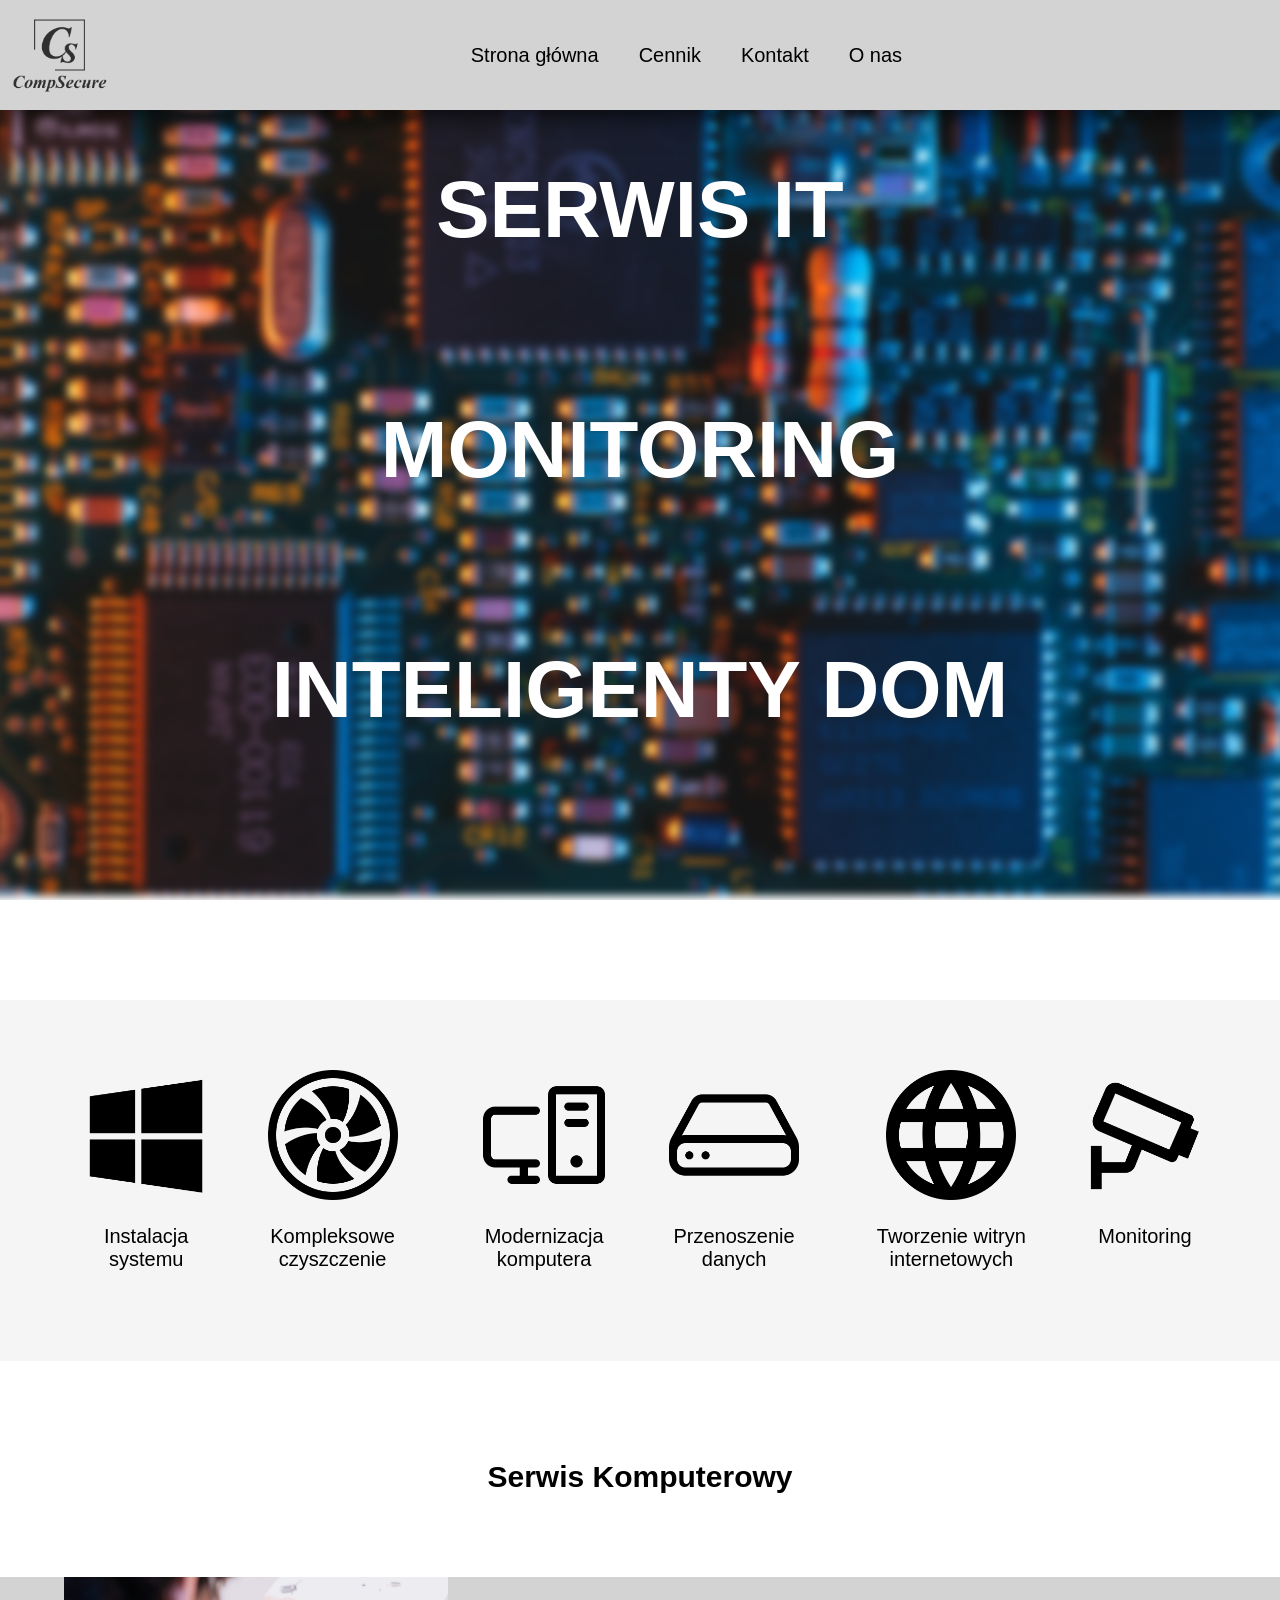
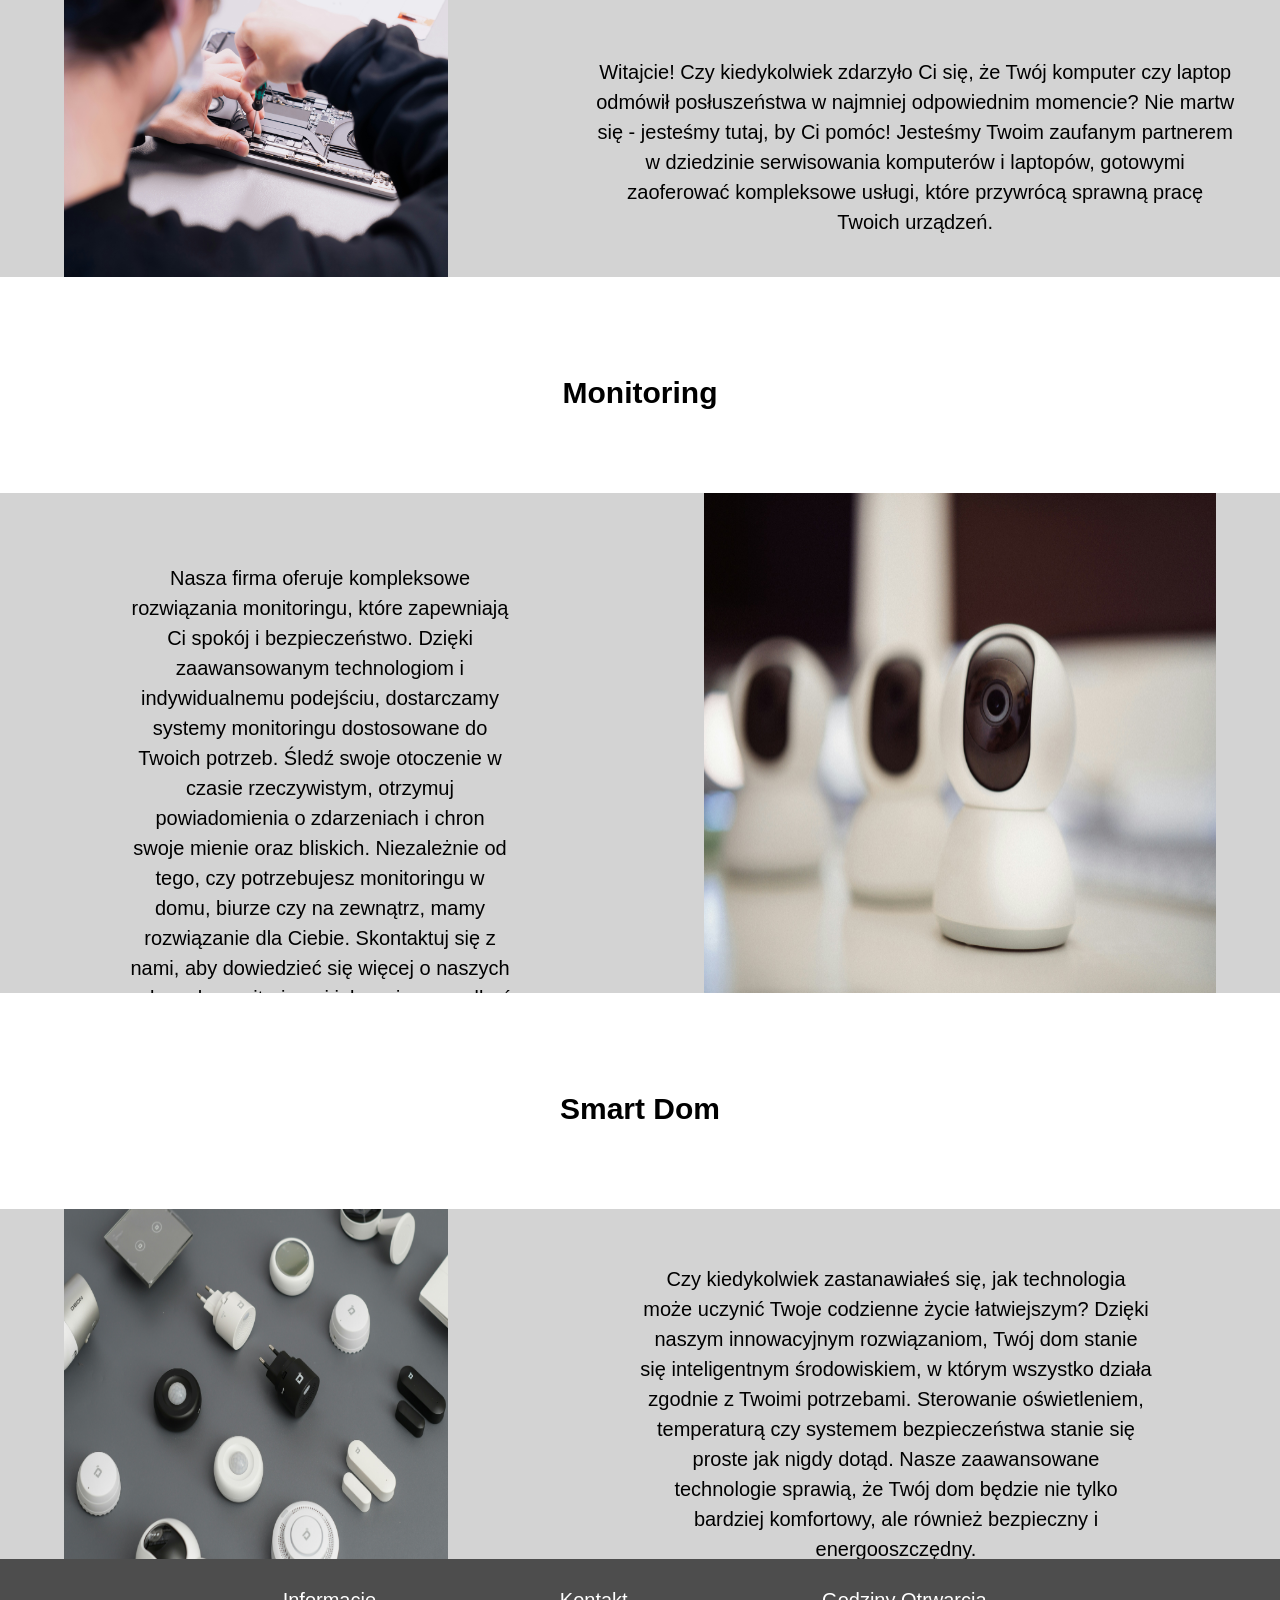
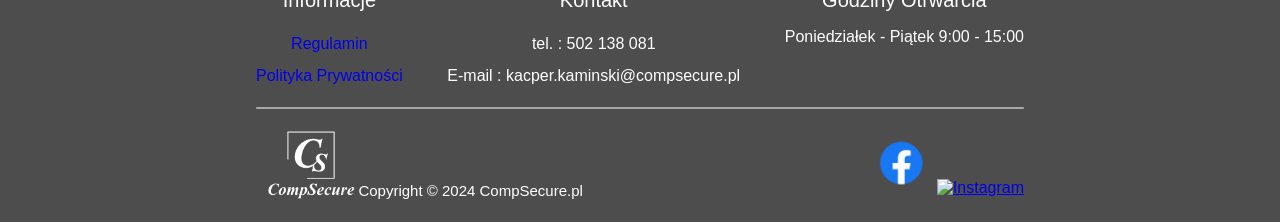
==== index.html @ 7c6b7ff5 "Add files via upload" ====
<!DOCTYPE html>
<html lang="pl">
<head>
    <meta charset="UTF-8">
    <meta name="viewport" content="width=device-width, initial-scale=1.0">
    <link rel="stylesheet" href="style.css">
	<link rel="stylesheet" href="mobile.css" media="only screen and (max-width: 600px)">
    <link rel="icon" href="images/logobialemale.png">
    <title>CompSecure</title>
</head>
<body>
    <header>
        <a href="index.html"><img id="logo" src="images/logo.png" alt="logo"></a>
        <div id="hamburger" onclick="toggleMenu()">&#9776;</div>
        <nav id="menu1">
            <ul>
                <li>
                    <a href="index.html">Strona główna</a>
                </li>
                <li class="dropdown">
                    <a class="dropbtn" href="cennik.html">Cennik</a>
                    <div class="dropdown-content">
                        <a href="cennik.html#cenniktytkomp1">Serwis Komputera</a>
                        <a href="cennik.html#cenniktytlaptop1">Serwis Lapotpa</a>
                        <a href="cennik.html#cenniktytmonitoring1">Monitoring</a>
                    </div>
                </li>
                <li><a href="kontakt.html">Kontakt</a></li>
                <li><a href="onas.html">O nas</a></li>
            </ul>
        </nav>
        <div id="mobile-menu">
            <div id="mobile-hamburger" onclick="toggleMobileMenu()">&#9776;</div>
            <nav id="mobile-nav">
                <ul>
                    <li><a href="index.html">Strona główna</a></li>
                    <li id="li1"><a href="cennik.html">Cennik</a></li>
                    <li id="li1"><a href="kontakt.html">Kontakt</a></li>
                    <li id="li1"><a href="onas.html">O nas</a></li>
                </ul>
            </nav>
        </div>
        <script>
            function toggleMobileMenu() {
            const menu = document.getElementById('mobile-nav');
            menu.classList.toggle('open');
            }
        </script>
    </header>
    <section id="glowna">
        <div class="tlo">
            <img id="obraz1" src="images/1.jpg" alt="1">
            <div class="overlaytla1">
                <a href="#serwistyt1">SERWIS IT</a>
                <a href="#monitoringtyt1">MONITORING</a>
                <a href="#smarttyt1">INTELIGENTY DOM</a>
            </div>
        </div>

        
        <section id="glowna1container">
            <div id="oferta">
                <img id="zdj" src="images/windows_icon.png" alt="windows">
                <p id="">Instalacja systemu</p>
            </div>
            <div id="oferta">
                <img id="zdj" src="images/fan_icon.png" alt="czyszczenie">
                <p id="">Kompleksowe czyszczenie</p>
            </div>
            <div id="oferta">
                <img id="zdj" src="images/pc_icon.png" alt="ulepszanie pc">
                <p id="">Modernizacja komputera</p>
            </div>
            <div id="oferta">
                <img id="zdj" src="images/hdd_icon.png" alt="dane">
                <p id="">Przenoszenie danych</p>
            </div>
            <div id="oferta">
                <img id="zdj" src="images/web_icon.png" alt="web">
                <p id="">Tworzenie witryn internetowych</p>
            </div>
            <div id="oferta">
                <img id="zdj" src="images/cctv_icon.png" alt="monitoring">
                <p id="">Monitoring</p>
            </div>
        </section>

        <p id="serwistyt1"></p>
        <div id="serwistyt">
            <p id="tyt">Serwis Komputerowy</p>
        </div>
        <section id="serwis">
            <img id="laptop" src="images/laptop.jpg" alt="laptop">
            <p id="overlayserwis">
                Witajcie! Czy kiedykolwiek zdarzyło Ci się, że Twój komputer czy laptop odmówił posłuszeństwa w najmniej odpowiednim momencie?
                Nie martw się - jesteśmy tutaj, by Ci pomóc! Jesteśmy Twoim zaufanym partnerem w dziedzinie serwisowania komputerów i laptopów,
                 gotowymi zaoferować kompleksowe usługi, które przywrócą sprawną pracę Twoich urządzeń.</p>
        </section>
        <p id="monitoringtyt1"></p>
        <div id="monitoringtyt">
            <p id="tyt">Monitoring</p>
        </div>
        <section id="monitoring">
            <img id="kamery" src="images/kamery.jpg" alt="monitoring">
            <p id="overlaymonitoring">
                Nasza firma oferuje kompleksowe rozwiązania monitoringu, które zapewniają Ci spokój i bezpieczeństwo.
                Dzięki zaawansowanym technologiom i indywidualnemu podejściu, dostarczamy systemy monitoringu dostosowane do Twoich potrzeb.
                Śledź swoje otoczenie w czasie rzeczywistym, otrzymuj powiadomienia o zdarzeniach i chron swoje mienie oraz bliskich.
                Niezależnie od tego, czy potrzebujesz monitoringu w domu, biurze czy na zewnątrz, mamy rozwiązanie dla Ciebie.
                Skontaktuj się z nami, aby dowiedzieć się więcej o naszych usługach monitoringu i jak możemy zadbać o Twoje bezpieczeństwo.</p>
        </section>
        <p id="smarttyt1"></p>
        <div id="smarttyt">
            <p id="tyt">Smart Dom</p>
        </div>
        <section id="smart">
            <img id="smartdom" src="images/smart.jpg" alt="smart home">
            <p id="overlaysmart">
                Czy kiedykolwiek zastanawiałeś się, jak technologia może uczynić Twoje codzienne życie łatwiejszym? Dzięki naszym innowacyjnym rozwiązaniom,
                Twój dom stanie się inteligentnym środowiskiem, w którym wszystko działa zgodnie z Twoimi potrzebami. Sterowanie oświetleniem,
                temperaturą czy systemem bezpieczeństwa stanie się proste jak nigdy dotąd. Nasze zaawansowane technologie sprawią,
                że Twój dom będzie nie tylko bardziej komfortowy, ale również bezpieczny i energooszczędny.</p>
        </section>  
    </section>






    <footer>
        <div class="footer1container">
            <div id="footer11">
                <p id="f1tyt">Informacje</p>
                <ul>
                    <li><a id="footer11ahref" href="regulamin.html">Regulamin</a></li>
                    <li><a id="footer11ahref" href="polityka.html">Polityka Prywatności</a></li>
                </ul>  
            </div>
            <div id="footer12">
                <p id="f1tyt">Kontakt</p>
                <ul>
                    <li><p id="footer11p">tel. : 502 138 081</p></li>
                    <li><p id="footer11p">E-mail : kacper.kaminski@compsecure.pl</p></li>
                </ul>
            </div>
            <div id="footer13">
                <p id="f1tyt">Godziny Otrwarcia</p>
                <p >Poniedziałek - Piątek 9:00 - 15:00</p>
            </div>
        </div>
        <div id="liniafooter"></div>
        <div class="footer2container">
            <div>
                <a href="index.html"><img id="logofooter" src="images/logobiale.png" alt="logo"></a>
            </div>
            <div id="copyrightfooter">
                <p>Copyright © 2024 CompSecure.pl</p>
            </div>
            <div id="socialfooter">
                <a href="https://www.facebook.com/CompAndSecure/"><img id="fb" src="images/fb.png" alt="Facebook"></a>
                <a href="https://www.instagram.com/comp.secure/"><img id="insta" src="images/insta.png" alt="Instagram"></a>
            </div>
        </div>
    </footer>





    <button id="backToTop" onclick="scrollToTop()"><img id="backtoup" src="images/backtoup.png" alt="backToTop"></button>
    <script src="script.js"></script>
</body>
</html>
---- style.css ----
body {
    margin: 0px;
    padding: 0px;
    box-sizing: border-box;
    min-height: 100vh;
    display: flex;
    flex-direction: column;
    overflow-x: hidden;
    font-family: Verdana, Geneva, Tahoma, sans-serif;
}
header {
    display: flex;
    justify-content: space-between;
    align-items: center;
    background-color: lightgrey;
    color:black;
    position: fixed;
    top: 0;
    width: 100%;
    height: 110px;
    z-index: 1000;
    box-shadow: black 0px 0px 30px 0px;
    transition: height 0.3s ease, font-size 0.3s ease;
    font-weight: 550;
}
#cennik {
    margin-top: 120px;
    margin-left: 15%;
    margin-right: 15%;
    margin-bottom: 0;
}
#cennik2 {
    position: relative;
    background-color: lightgray;
    margin-bottom: 50px;
    margin-left: 22%;
    margin-right: 22%;
    margin-top: 0;
    border-radius: 60px;
    box-shadow: gray 0px 0px 10px 0px;
    opacity: 1;
    transition: opacity 0.5s ease;
}
#close-button {
    position: absolute;
    top: 30px;
    right: 30px;
    background-color: transparent;
    border: none;
    font-family: Arial, Helvetica, sans-serif;
    font-size: 20px;
    font-weight: 900;
    cursor: pointer;
}
#regulamin {
    display: block;
    margin-top: 200px;
    text-align: left;
    margin-left: 15%;
    margin-bottom: 100px; 
}
#tytul {
    margin: 0;
    margin-bottom: 20px;
    padding: 0;
    font-size: larger;
}
#paragraf {
    margin: 5px;
    padding: 0;
    font-weight: 700;
}
#numer {
    margin: 0;
    margin-left: 10px;
    padding: 0;
}
#minus {
    margin: 0;
    margin-left: 15px;
    padding: 0;
}
#monitoringcennik {
    margin: 50px;
    margin-left: 20%;
    margin-right: 20%;
}
#monitoringcennik2 {
    margin: 20px;
    margin-left: 10%;
    margin-right: 10%;
    text-align: center;
    font-size: 15px;
}
#data {
    margin: 0;
    padding: 0;
    text-align: right;
    margin-right: 15%;
    font-size: smaller;
    font-style: italic;
}
#logo {
    width: 17%;
    height: auto;
    position: relative;
    left: 10%;
}
#hamburger {
    display: none;
    font-size: 30px;
    cursor: pointer;
}
#menu1 {
    display: flex;
}
#mobile-menu {
    display: none;
}
nav ul {
    display: flex;
    list-style: none;
    position: relative;
    right: 70%;
}
nav li {
    margin: 10px;
    padding: 10px;
    transition: background-color 0.3s, border-color 0.3s;
    position: relative;
}
nav li:hover {
    
    transition: background-color 0.3s, border-color 0.3s;
}
nav a {
    color: black;
    text-decoration: none;
    font-size: 20px;
    transition: color 0.3s;
    font-weight: 400;
}
nav ul li a:hover {
    color: grey;
    
}
.dropdown-content {
    display: none; /* Ukryj zawartość rozwijanego menu */
    position: absolute;
    background-color: #f9f9f9;
    min-width: 160px;
    box-shadow: 0px 8px 16px 0px rgba(0,0,0,0.2);
    z-index: 1;
    top: 100%; /* Ustaw pozycję względem elementu li */
    left: 0;
}
.dropdown-content a {
    padding: 12px 16px;
    text-decoration: none;
    display: block;
    color: black;
    transition: background-color 0.3s;
}

.dropdown-content a:hover {
    background-color: lightgray;
    color: black;
}

.dropdown:hover .dropdown-content {
    display: block; /* Pokaż zawartość rozwijanego menu przy najechaniu */
}
#obraz1 {
    display: block;
    transform: scale(1.1);
    width: 100%;
    height: auto;
    filter: blur(4px);
    
}
.tlo {
    position: relative;
    overflow: hidden;
    width: 100%;
    height: 900px;
}
.overlaytla1{ 
    position: absolute;
    top: 50%;
    left: 50%;
    transform: translate(-50%, -50%);
    text-align: center;
    color: white;
}
.overlaytla1 a {
    font-size: 80px;
    line-height: 3;
    white-space: nowrap;
    color: white;
    text-decoration: none;
    font-weight: 700;
    transition: color 0.3s;
}
.overlaytla1 a:hover {
    color: rgb(160, 160, 160);
    transition: color 0.3s;
}
.overlaytla1 a:checked {
    color: white;
}
#serwistyt {
    display: flex;
    width: 100%;
    height: 200px;
    background-color: white;
    justify-content: center;
    align-items: center;
}
#tyt {
    font-size: 30px;
    margin: 0;
    font-weight: 700;
}
#serwis {
    position: relative;
    overflow: hidden;
    height: 300px;
    width: 100%;
    background-color: lightgrey;
}
#laptop {
    position: relative;
    overflow: hidden;
    width: 30%;
    height: 100%;
    margin-left: 5%;
}
#overlayserwis{ 
    position: absolute;
    top: 50%;
    left: 50%;
    transform: translate(-7%, -50%);
    font-size: 20px;
    line-height: 1.5;
    text-align: center;

}
#monitoringtyt {
    display: flex;
    width: 100%;
    height: 200px;
    background-color: white;
    justify-content: center;
    align-items: center;
}

#monitoring {
    position: relative;
    overflow: hidden;
    height: 500px;
    width: 100%;
    background-color: lightgray;
}
#kamery {
    position: relative;
    overflow: hidden;
    width: 40%;
    height: 100%;
    float: right;
    margin-right: 5%;
}
#overlaymonitoring{ 
    position: absolute;
    top: 10%;
    left: 10%;
    right: 60%;
    font-size: 20px;
    line-height: 1.5;
    text-align: center;
}
#smarttyt {
    display: flex;
    width: 100%;
    height: 200px;
    background-color: white;
    justify-content: center;
    align-items: center;
}
#smart {
    position: relative;
    overflow: hidden;
    height: 350px;
    width: 100%;
    background-color: lightgrey;
}
#smartdom {
    position: relative;
    overflow: hidden;
    width: 30%;
    height: 100%;
    margin-left: 5%;
}
#overlaysmart{ 
    position: absolute;
    top: 10%;
    left: 50%;
    right: 10%;
    font-size: 20px;
    line-height: 1.5;
    text-align: center;
}
table {
    width: 100%;
    border-collapse: collapse;
    
}

th, td {
    border: 1px solid lightgrey;
    border-left: 1px solid transparent;
    border-right: 1px solid transparent;
    padding: 15px;
    text-align: left;
}

th {
    background-color: black;
    color: white;
    font-weight: 600;
}
#cenniktyt {
    font-size: 50px;
    font-weight: 700;
}
#cenniktytkomp {
    font-size: 30px;
    font-weight: 700;

    margin-top: 85px;
    margin-bottom: 40px;
}
#cenniktytlaptop {
    font-size: 30px;
    font-weight: 700;
    height: 80px;
    margin-top: 85px;
    margin-bottom: 0px;
}
#cenniktytmonitoring {
    font-size: 30px;
    font-weight: 700;
    height: 80px;
    margin-top: 85px;
    margin-bottom: 0px;
}
#cenniktyt2 {
    font-size: 20px;
    font-weight: 700;
    text-align: center;
}
footer {
    background-color: rgb(77, 77, 77);
    text-align: center;
    margin-top: auto;
    height: auto;
    color: white;
    position: relative;
}
.footer1container {
    display: flex;
    justify-content: space-between;
    margin-left: 20%;
    margin-right: 20%;
    text-align: center;
}
#f1tyt {
    font-size: 20px;
    margin: 0;
    margin-top: 30px;
    font-weight: 500;
}
#footer11 ul {
    list-style: none;
    padding: 0;
}
#footer11ahref {
    text-decoration: none;
    line-height: 2;
    margin: 0;
    padding: 0;
}
#footer11ahref:visited {
    color: blue;
}
#footer11p {
    text-decoration: none;
    line-height: 2;
    margin: 0;
    padding: 0;
}
#footer12 ul {
    list-style: none;
    padding: 0;
}
#liniafooter {
    margin-left: 20%;
    margin-right: 20%;
    position: relative;
    height: 0;
}
#liniafooter::before {
    content: '';
    position: absolute;
    top: 50%;
    left: 0;
    right: 0;
    height: 1px;
    background-color: white;
    border-radius: 5px;
    transform: translateY(-50%);
}
.footer2container {
    display: flex;
    align-items: center;
    justify-content: space-between;
    margin-left: 20%;
    margin-right: 20%;
}
#logofooter {
    width: 110px;
    height: 110px;
}
#copyrightfooter {
    position: absolute;
    left: 28%;
    bottom: 3%;
    font-size: 15px;
}
#fb {
    height: 60px;
    width: 60px;
}
#insta {
    height: 60px;
    width: 60px;
}
#backToTop {
    position: fixed;
    bottom: 20px;
    right: 20px;
    padding: 8px 8px;
    background-color: whitesmoke;
    color: white;
    border: none;
    border-radius: 20px;
    cursor: pointer;
    opacity: 0;
    transition: opacity 0.5s ease, background-color 0.3s ease;
    visibility: hidden;
    box-shadow: rgb(97, 97, 97) 0px 0px 3px 0px;
}
#backtoup {
    width: 35px;
}

#backToTop:hover {
    background-color: rgb(207, 207, 207);
}

#backToTop.show {
    opacity: 1;
    visibility: visible;
}
#contactForm {
    display: flex;
    flex-direction: column;
    align-items: center;
    width: 100%;
    max-width: 500px;
    margin: 0 auto;
    padding: 20px;
    font-size: 27px;
    margin-bottom: 100px;

}

#contactFormHeader {
    text-align: center;
    margin-bottom: 40px;
}

#contactForm label {
    display: block;
    margin-bottom: 5px;
    font-weight: bold;
}

#contactFormName,
#contactFormEmail,
#contactFormMessage {
    width: 100%;
    padding: 10px;
    margin-bottom: 10px;
    background-color: #f0f0f0;
    border: none;
    font-family: Verdana, Geneva, Tahoma, sans-serif;
}

#contactFormName:focus,
#contactFormEmail:focus,
#contactFormMessage:focus {
    outline: none;
}

#contactFormMessage {
    height: 100px;
}
#contactFormSubmit {
    display: block;
    width: 100px;
    padding: 10px;
    background-color: #007BFF;
    color: white;
    border: none;
    cursor: pointer;
}

#contactFormSubmit:hover {
    background-color: #0056b3;
}

#popupOverlay {
    position: fixed;
    top: 0;
    left: 0;
    width: 100%;
    height: 100%;
    background-color: rgba(0, 0, 0, 0.7);
    z-index: 1000;
    display: flex;
    justify-content: center;
    align-items: center;
}

#popupMessage {
    position: fixed;
    top: 50%;
    left: 50%;
    transform: translate(-50%, -50%);
    background-color: white;
    padding: 30px;
    border-radius: 10px;
    z-index: 1001;
    display: flex;
    flex-direction: column;
    align-items: center;
}

#popupContent {
    text-align: center;
}

#popupClose {
    position: absolute;
    top: 10px;
    right: 10px;
    font-size: 24px;
    cursor: pointer;
}

#kontaktcontainer {
    display: flex;
    height: 300px;
    margin-top: 150px;
    justify-content: center;
    text-align: center;
    background-color: lightgray;
}

#kontaktdane {
    position: relative;
    right: 10%;
    top: 15%;
}

#kontaktgodz {
    position: relative;
    left: 10%;
    top: 15%;
}

#kontaktdanetyt {
    font-size: 27px;
}

#kontaktdane1 {
    font-size: 20px;
}

#glowna1container {
    display: flex;
    justify-content: space-between;
    padding: 70px;
    text-align: center;
    background-color: whitesmoke;
    margin-top: 100px;
    font-size: 20px;
}

#zdj {
    width: 130px;
}

#onascontainer1 {
    margin-top: 150px;
}

#onaszdj1 {
    width: 700px;
    margin-left: 5%;
}

#onaszdj2 {
    width: 700px;
    height: 500px;
    margin-right: 5%;
}

#onas2 {
    display: flex;
    text-align: center;
    margin-bottom: 100px;
    background-color: lightgrey;
}

#onas1 {
    text-align: center;
    margin-left: 20%;
    margin-right: 20%;
    margin-bottom: 100px;
    font-size: 20px;
}

#onastekst {
    margin-left: 10%;
    margin-right: 10%;
    font-size: 20px;
    margin-top: 150px;
}

#onastekst2 {
    margin-left: 10%;
    margin-right: 10%;
    font-size: 20px;
    margin-top: 150px;
}

#onastyt {
    font-size: 30px;
    font-weight: 700;
}
---- mobile.css ----
@media (max-width: 600px) {
    /* Ukryj stare menu na urządzeniach mobilnych */
#menu1 {
    display: none;
}
#logo {
    width: 100px;
}

/* Nowe mobilne menu */
#mobile-menu {
    display: block;
    width: 100%;
}

#mobile-hamburger {
    display: block;
    /*left: 50%;*/
    font-size: 30px;
    cursor: pointer;
    padding: 10px;
    background-color: lightgray;
    text-align: center;
    position: fixed;
    top: 10px;
    right: 10px;
    z-index: 10001;
}

#mobile-hamburger.open {
    background-color: lightgray;
}

#mobile-nav {
    display: none;
    flex-direction: column;
    width: 100%;
    height: 450px;
    text-align: center;
    background-color: transparent;
    color: black;
}

#mobile-nav.open {
    display: flex;
}

#mobile-nav ul {
    display: flex;
    left: 0px;
    top: 34%;
    flex-direction: column;
    list-style: none;
    padding: 0;
    margin: 0;
    width: 100%;
    align-items: center;
    margin-top: 100px;
}

#li1 {
    border-top: 1px solid lightgray;
}
#mobile-nav li {
    width: 100%;
    margin: 0;
    padding: 0;
    background-color: grey;
}

#mobile-nav a {
    display: block;
    width: 100%;
    color: black;
    text-decoration: none;
    font-size: 18px;
    padding: 10px 0;
    transition: color 0.3s, background-color 0.3s;
}

#mobile-nav a:hover {
    color: white;
    background-color: gray;

} 
    .tlo {
        height: auto;
        margin-top: 100px;
    }

    .overlaytla1 a {
        font-size: 40px;
        line-height: 2;
    }

    #serwistyt, #monitoringtyt, #smarttyt {
        height: 150px;
    }

    #tyt {
        font-size: 24px;
    }

    #serwis, #monitoring, #smart {
        height: auto;
    }

    #smartdom {
        position: relative;
        overflow: hidden;
        width: 90%;
        height: 100%;
        margin-top: 5px;
        margin-bottom: 280px;
    }

    #kamery {
        position: relative;
        overflow: hidden;
        width: 90%;
        height: 100%;
        margin-top: 5px;
        margin-bottom: 350px;
    }

    #laptop {
        position: relative;
        overflow: hidden;
        width: 90%;
        height: 100%;
        margin-top: 5px;
        margin-bottom: 200px;
    }
    #overlayserwis {
        top: 55%;
        left: 10%;
        right: 10%;
        font-size: 16px;
        line-height: 1.2;
        transform: translate(0, 0);
        text-align: justify;
    }
    #overlaymonitoring {
        top: 45%;
        left: 10%;
        right: 10%;
        font-size: 16px;
        line-height: 1.2;
        transform: translate(0, 0);
        text-align: justify;
    }
    #overlaysmart {
        top: 50%;
        left: 10%;
        right: 10%;
        font-size: 16px;
        line-height: 1.2;
        transform: translate(0, 0);
        text-align: justify;
    }

    #cennik, #cennik2, #monitoringcennik, #monitoringcennik2 {
        margin-left: 5%;
        margin-right: 5%;
    }

    #paragraf, #numer, #minus {
        font-size: 14px;
    }

    #data {
        text-align: left;
        margin-right: 0;
    }

    table {
        font-size: 14px;
    }

    #cenniktyt, #cenniktytkomp, #cenniktytlaptop, #cenniktytmonitoring {
        font-size: 24px;
    }

    .footer1container, .footer2container {
        flex-direction: column;
        align-items: center;
        margin-left: 5%;
        margin-right: 5%;
    }

    #footer11ahref, #footer11p {
        font-size: 18px;
    }

    #contactForm {
        font-size: 18px;
        width: 300px;
    }
    #kontaktcontainer {
        flex-direction: column;
    }

    #kontaktdane, #kontaktgodz {
        position: static;
        top: 0;
        right: 0;
        left: 0;
    }

    #kontaktdanetyt, #kontaktdane1 {
        font-size: 18px;
    }

    #glowna1container, #onas1, #onas2 {
        flex-direction: column;
        align-items: center;
        padding: 20px;
    }

    #onaszdj1, #onaszdj2 {
        width: 80%;
        margin: 10px auto;
        margin-bottom: 10px;
    }

    #onastekst, #onastekst2 {
        margin: 0;
        font-size: 16px;
    }

    #onastyt {
        font-size: 24px;
    }
    #copyrightfooter {
        position: absolute;
        left: 23%;
        bottom: 8%;
        font-size: 15px;
    }
    #regulamin {
        display: block;
        margin-top: 200px;
        text-align: left;
        margin-left: 5%;
        margin-right: 5%;
        margin-bottom: 100px; 
    }
    #onas1 {
        text-align: center;
        margin-left: 5%;
        margin-right: 5%;
        margin-bottom: 100px;
        font-size: 20px;
    }
    #cenniktyt2 {
        font-size: 20px;
        font-weight: 700;
        text-align: center;
        margin-left: 20%;
        margin-right: 20%;
    }
}
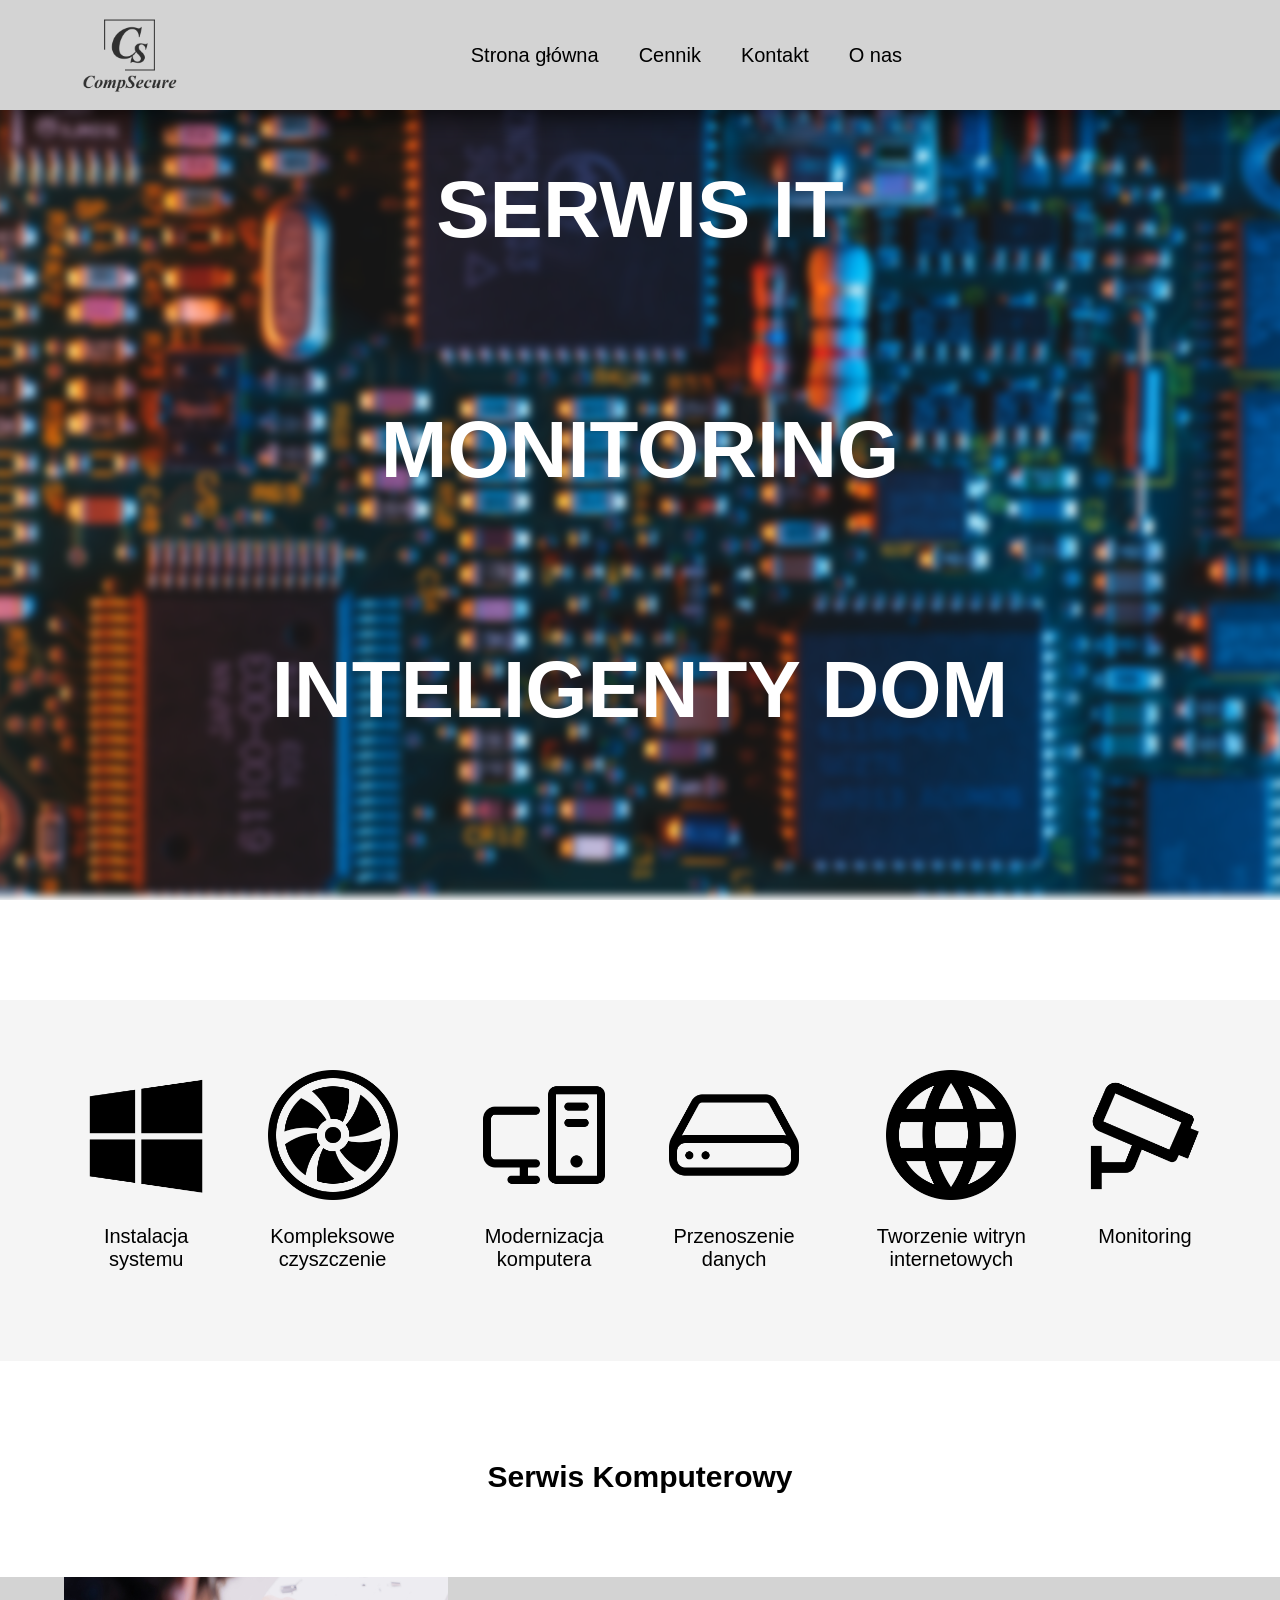
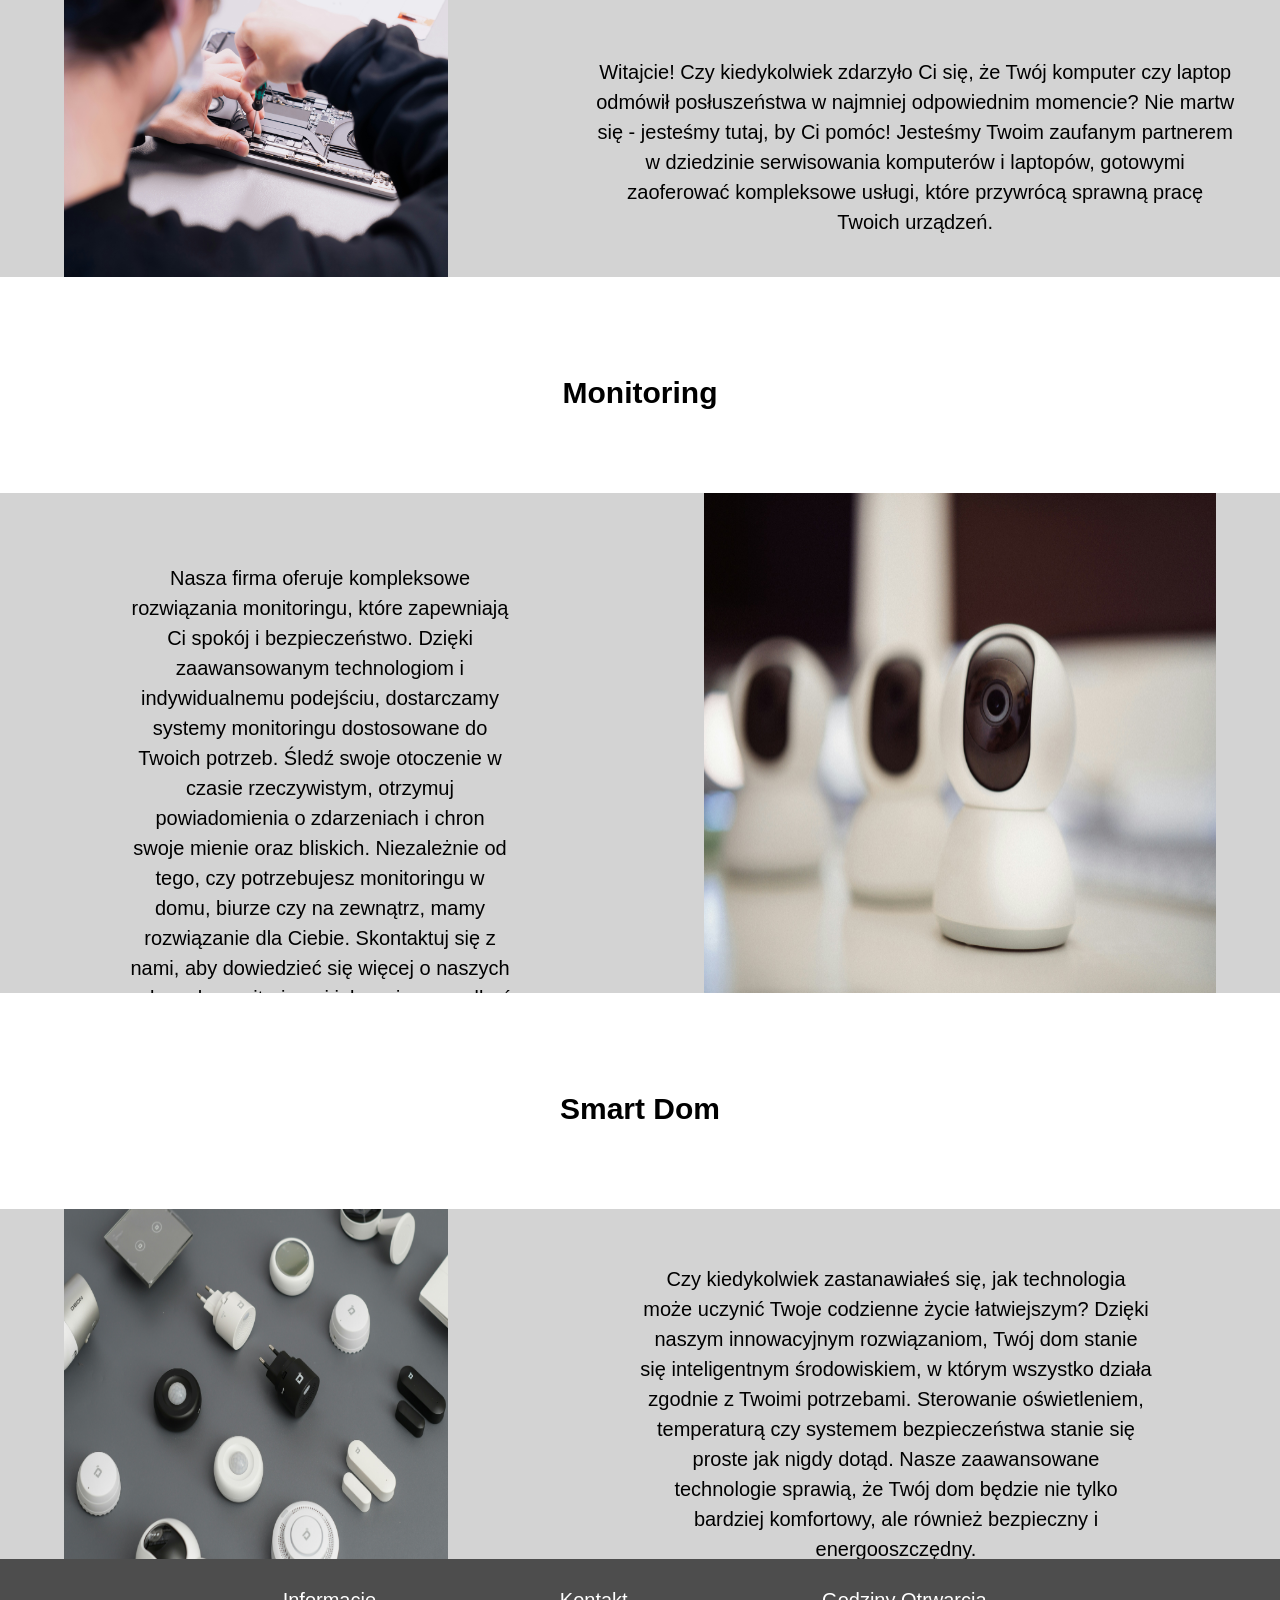
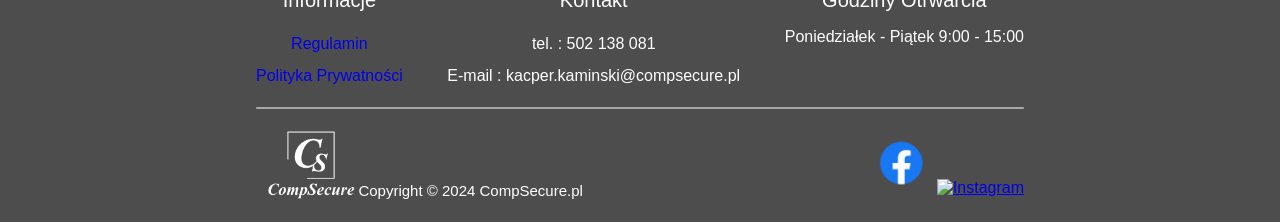
==== commit 2b835e9d: "Update index.html" ====
--- a/index.html
+++ b/index.html
@@ -6,7 +6,7 @@
     <link rel="stylesheet" href="style.css">
 	<link rel="stylesheet" href="mobile.css" media="only screen and (max-width: 600px)">
     <link rel="icon" href="images/logobialemale.png">
-    <title>CompSecure</title>
+    <title>CompSecuretest</title>
 </head>
 <body>
     <header>
@@ -171,4 +171,4 @@
     <button id="backToTop" onclick="scrollToTop()"><img id="backtoup" src="images/backtoup.png" alt="backToTop"></button>
     <script src="script.js"></script>
 </body>
-</html>+</html>
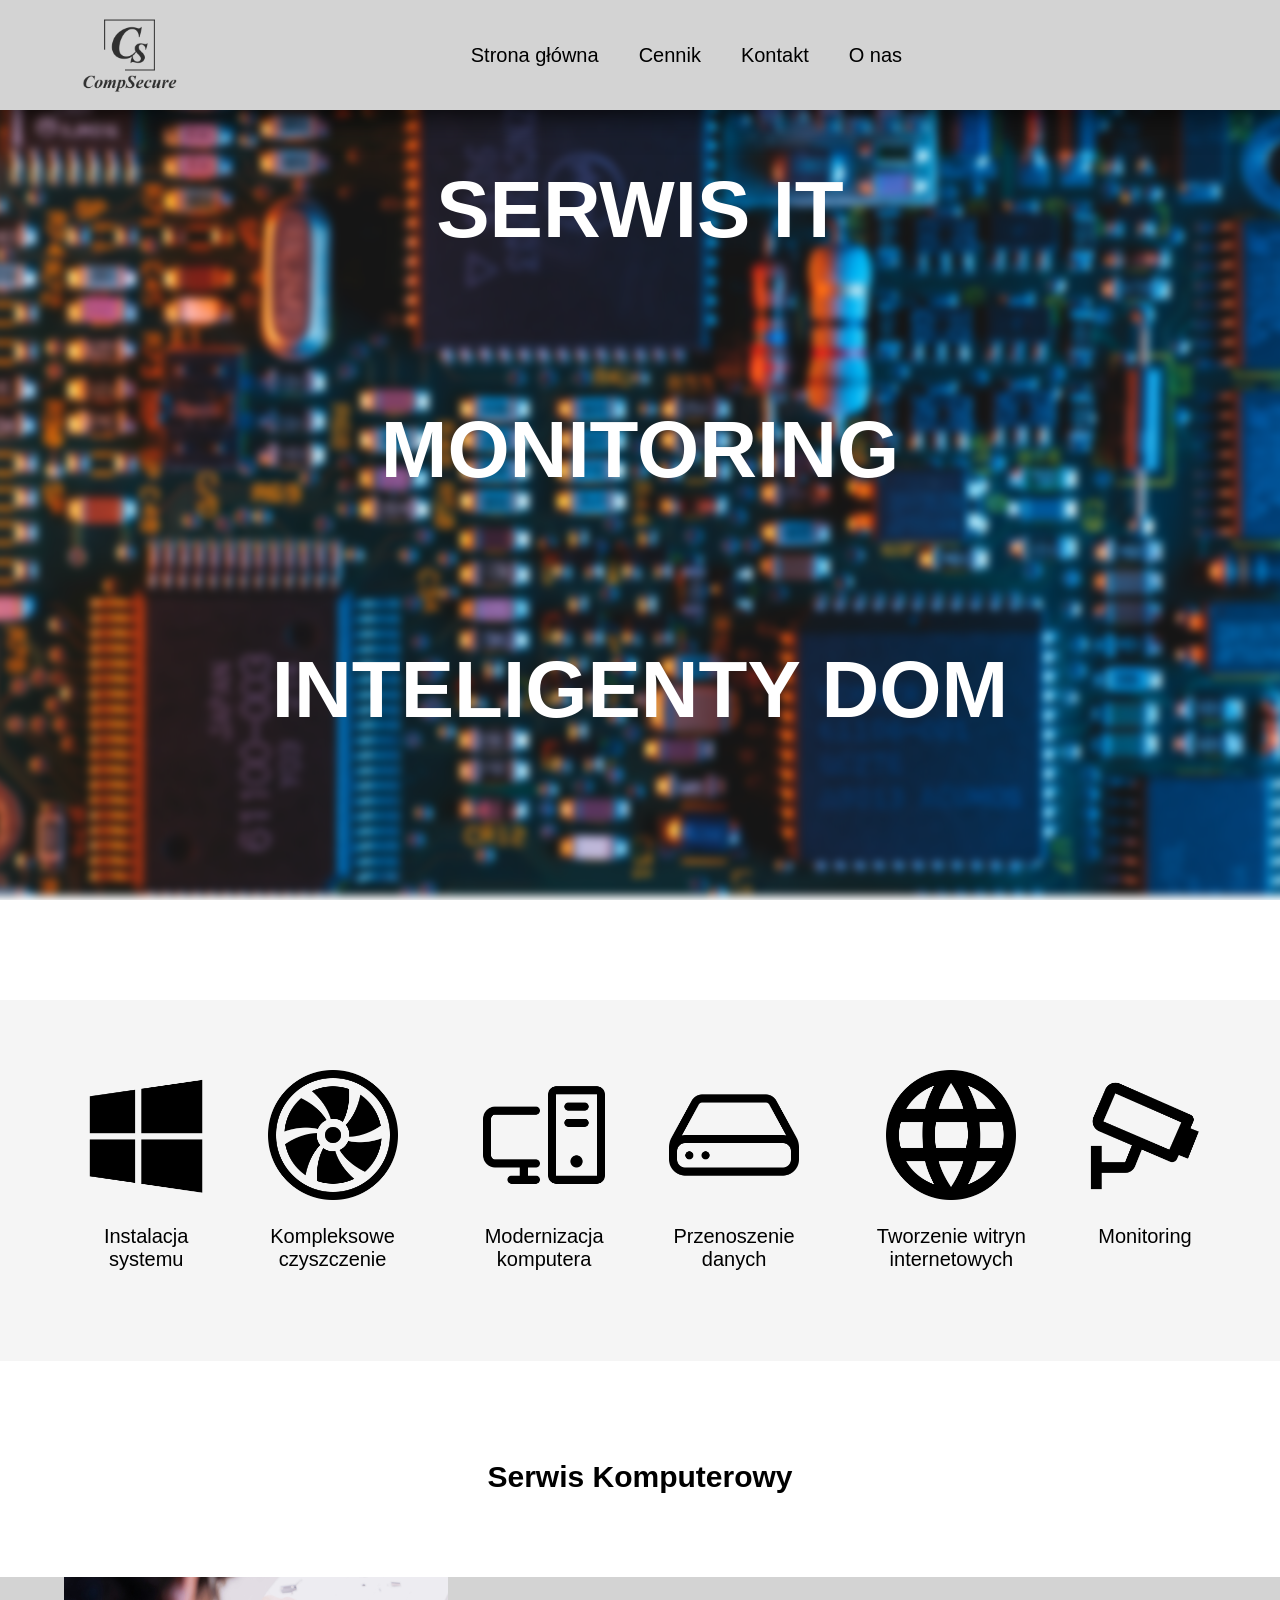
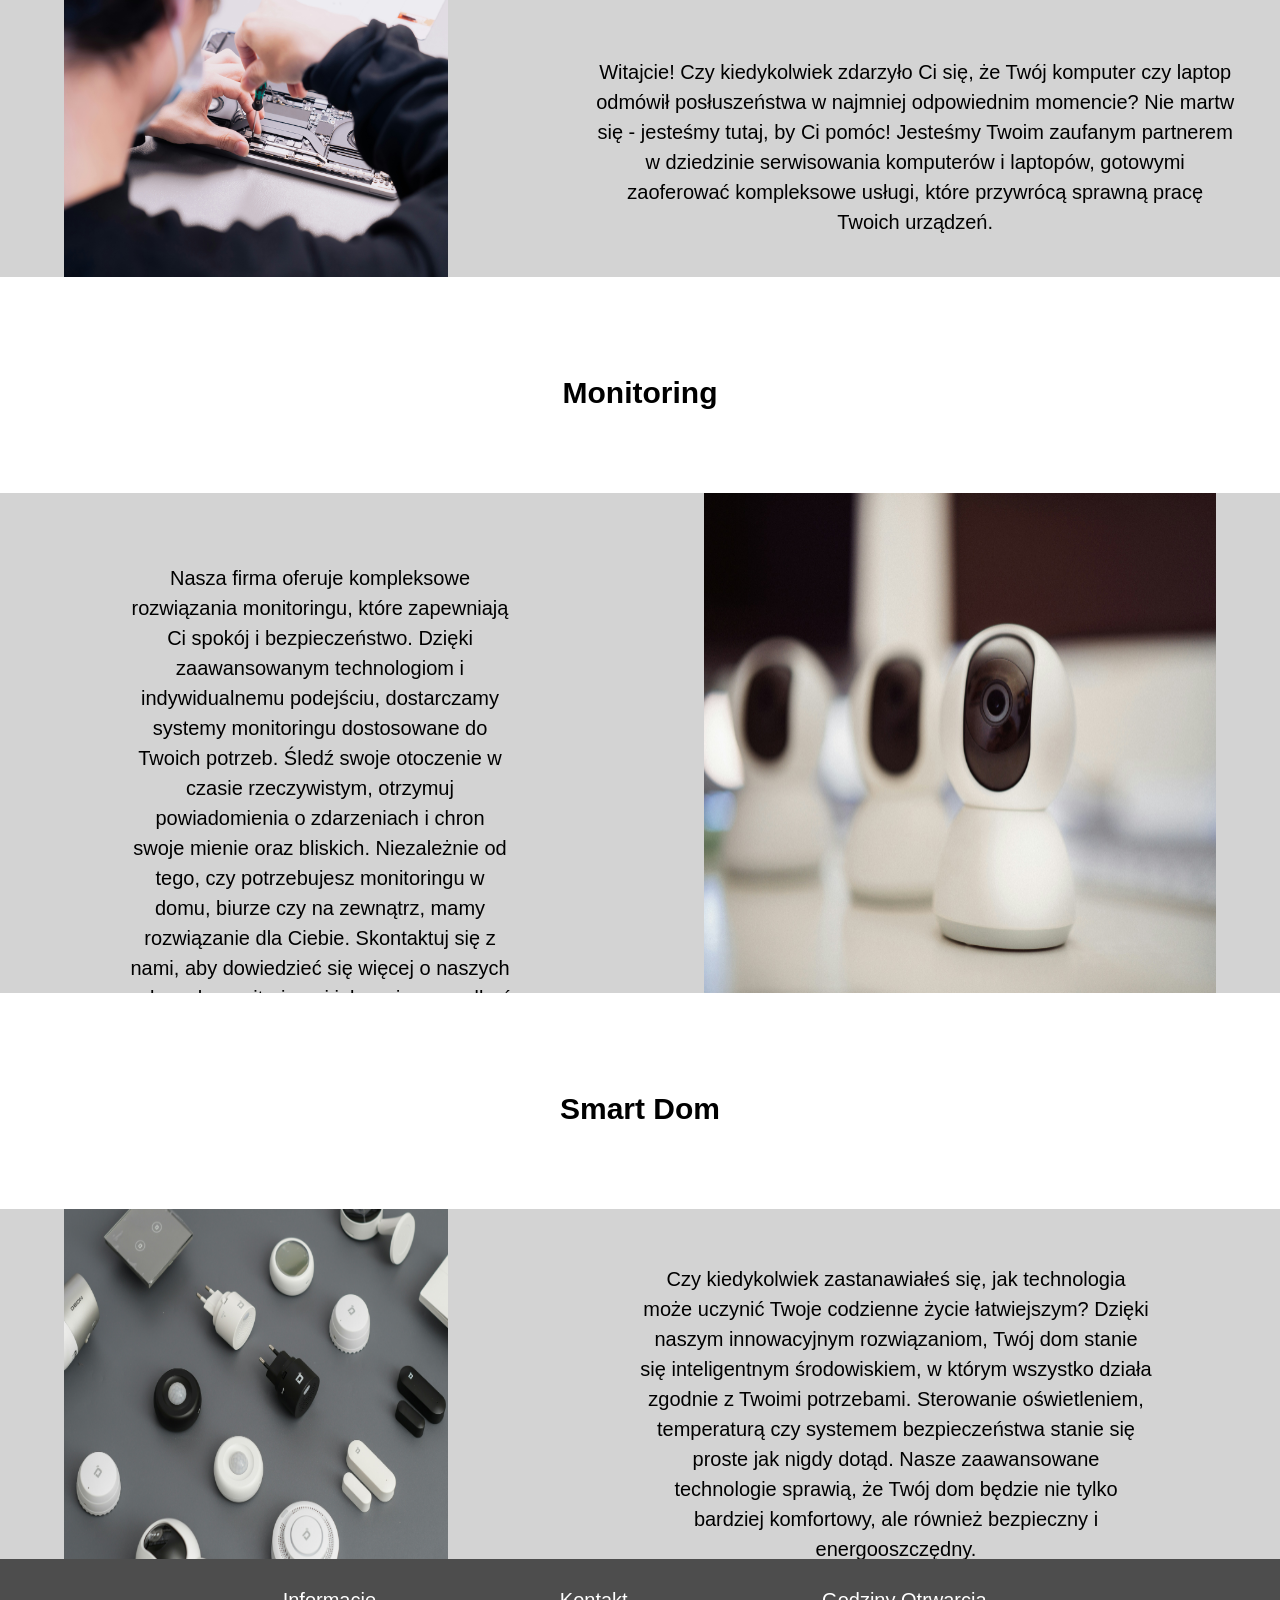
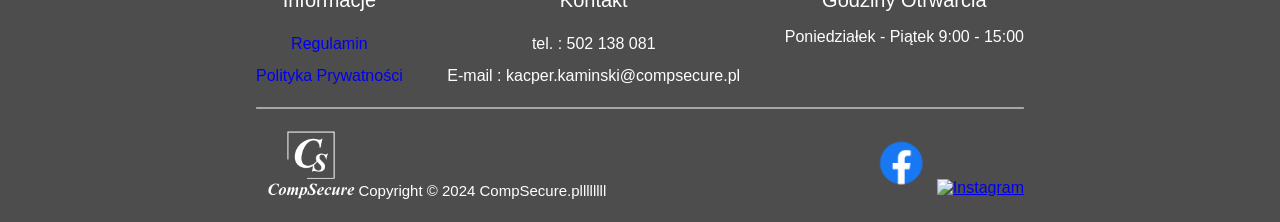
==== commit b45d761e: "Update index.html" ====
--- a/index.html
+++ b/index.html
@@ -6,7 +6,7 @@
     <link rel="stylesheet" href="style.css">
 	<link rel="stylesheet" href="mobile.css" media="only screen and (max-width: 600px)">
     <link rel="icon" href="images/logobialemale.png">
-    <title>CompSecuretest</title>
+    <title>CompSecure</title>
 </head>
 <body>
     <header>
@@ -155,7 +155,7 @@
                 <a href="index.html"><img id="logofooter" src="images/logobiale.png" alt="logo"></a>
             </div>
             <div id="copyrightfooter">
-                <p>Copyright © 2024 CompSecure.pl</p>
+                <p>Copyright © 2024 CompSecure.pllllllll</p>
             </div>
             <div id="socialfooter">
                 <a href="https://www.facebook.com/CompAndSecure/"><img id="fb" src="images/fb.png" alt="Facebook"></a>
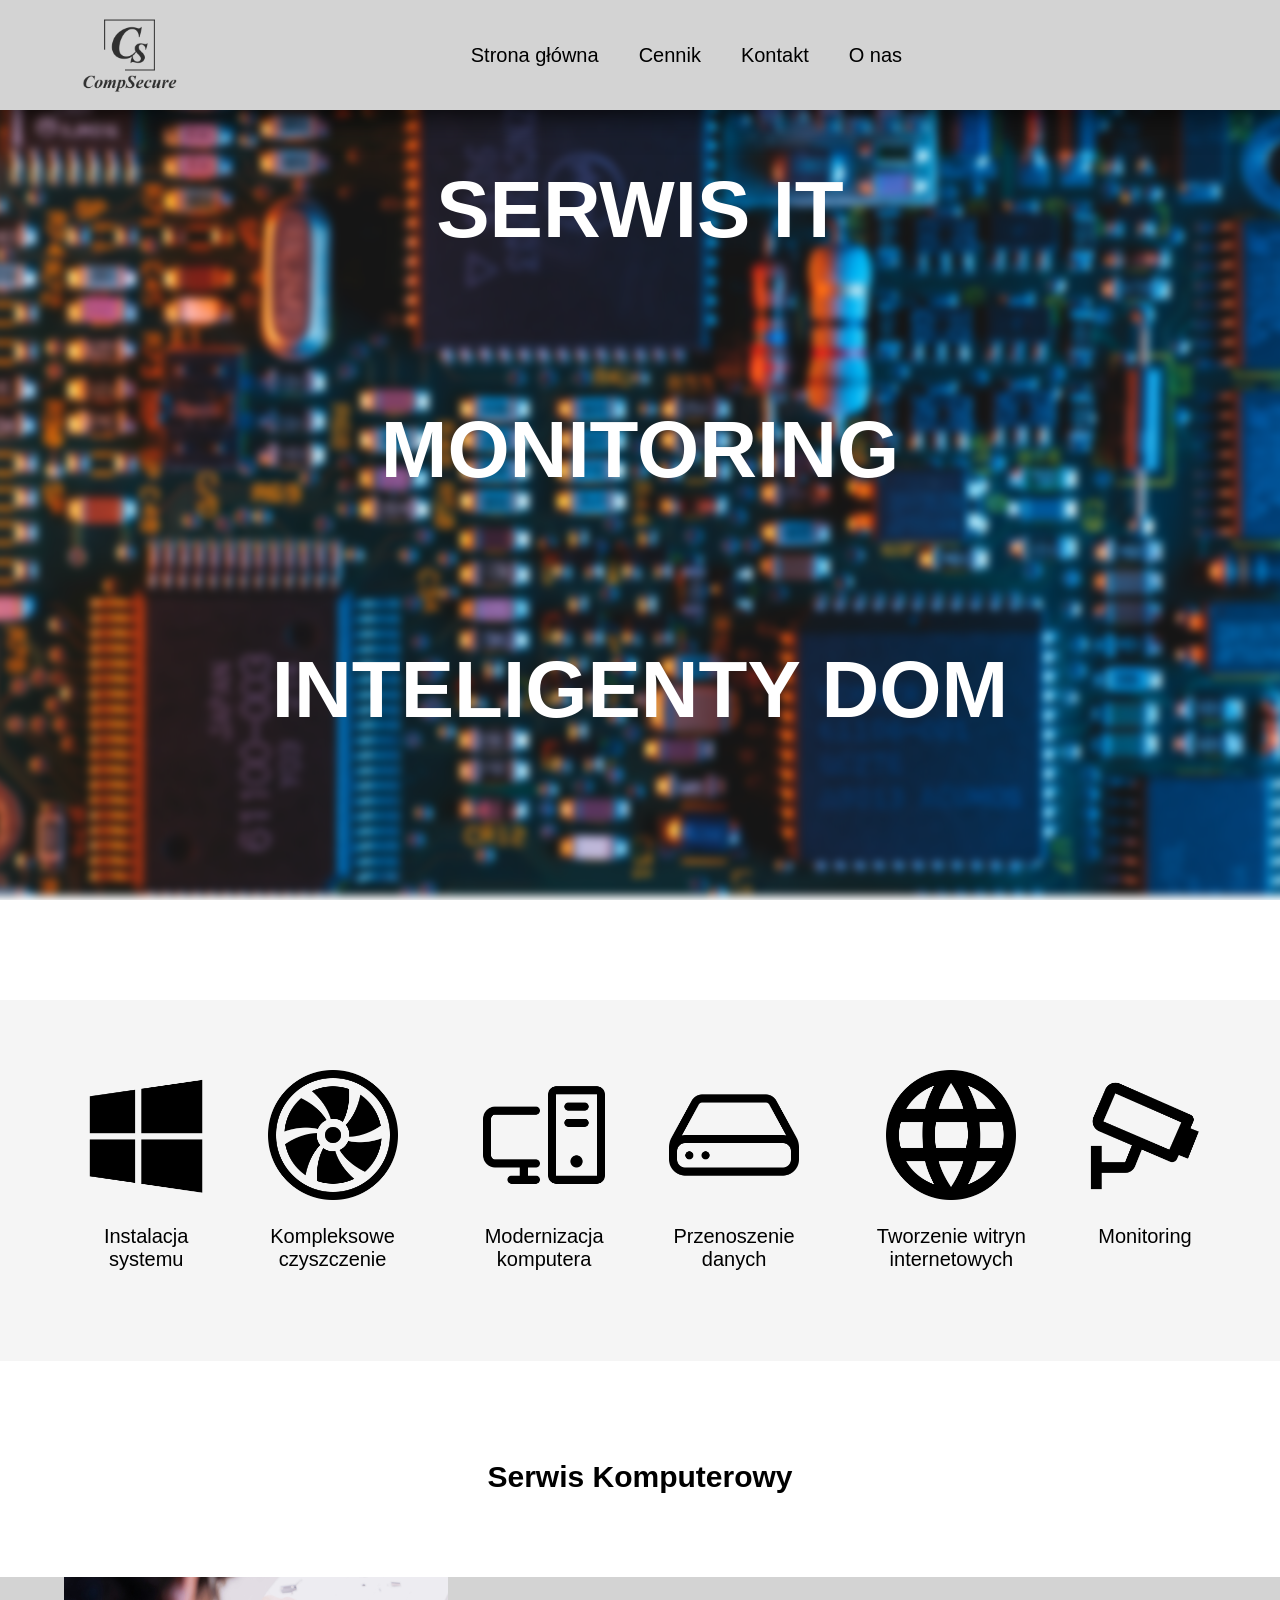
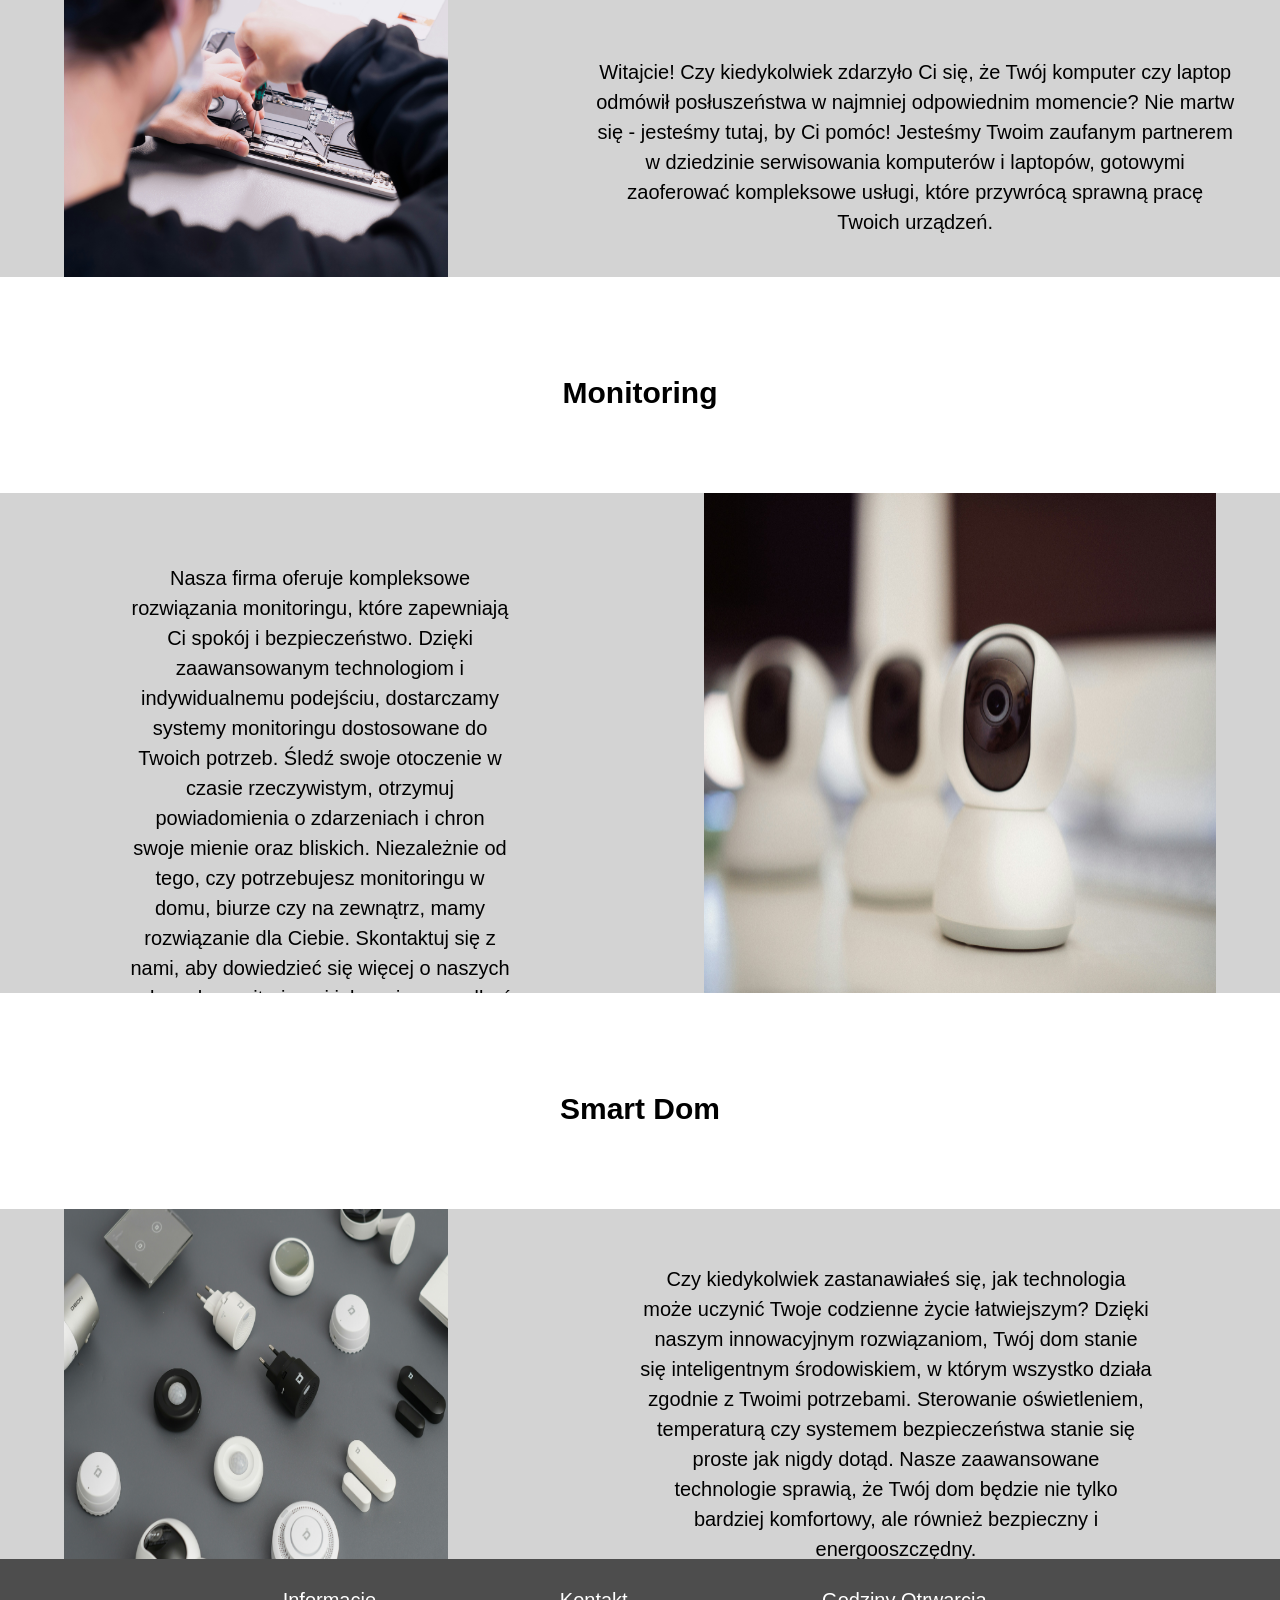
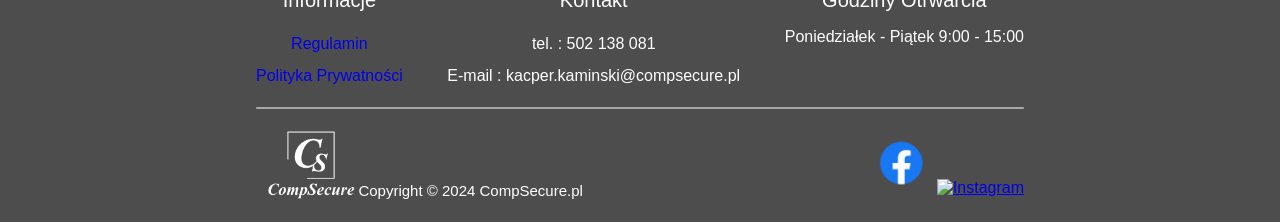
==== commit cb693962: "Update index.html" ====
--- a/index.html
+++ b/index.html
@@ -155,7 +155,7 @@
                 <a href="index.html"><img id="logofooter" src="images/logobiale.png" alt="logo"></a>
             </div>
             <div id="copyrightfooter">
-                <p>Copyright © 2024 CompSecure.pllllllll</p>
+                <p>Copyright © 2024 CompSecure.pl</p>
             </div>
             <div id="socialfooter">
                 <a href="https://www.facebook.com/CompAndSecure/"><img id="fb" src="images/fb.png" alt="Facebook"></a>
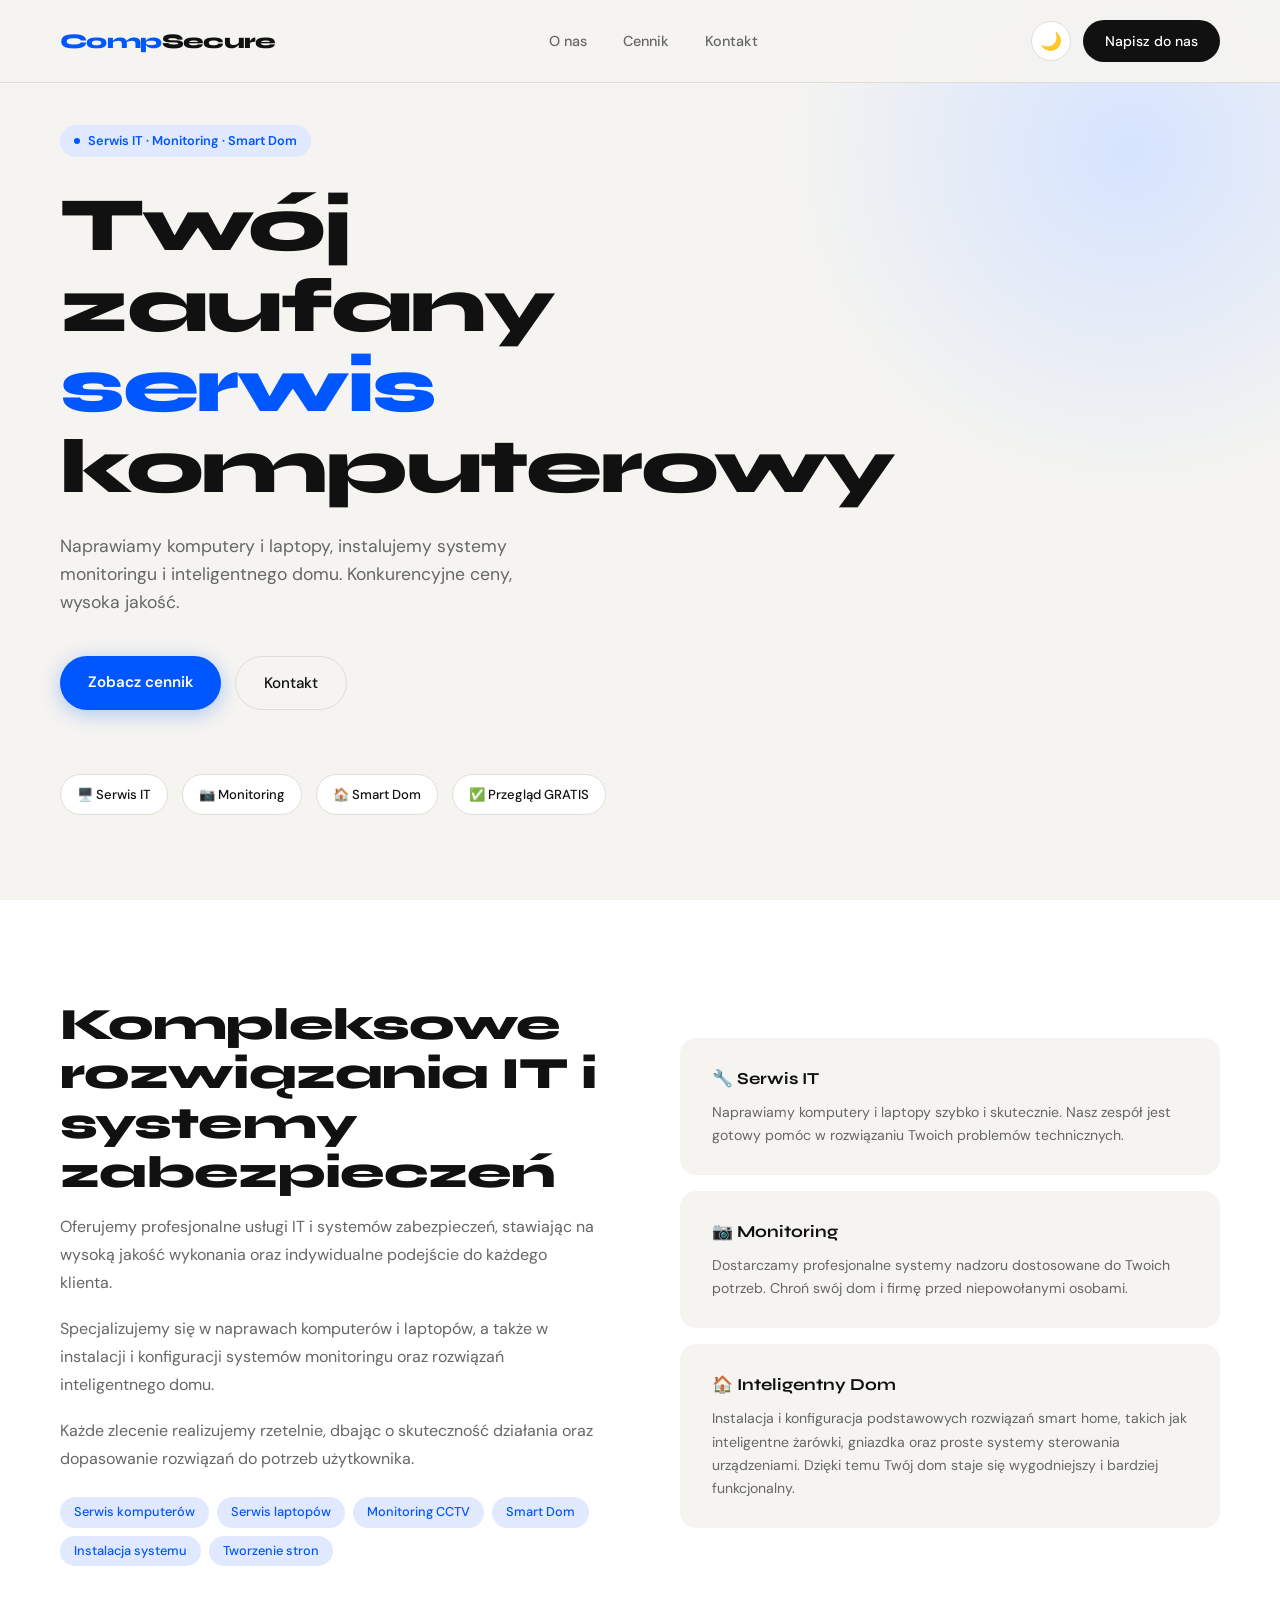
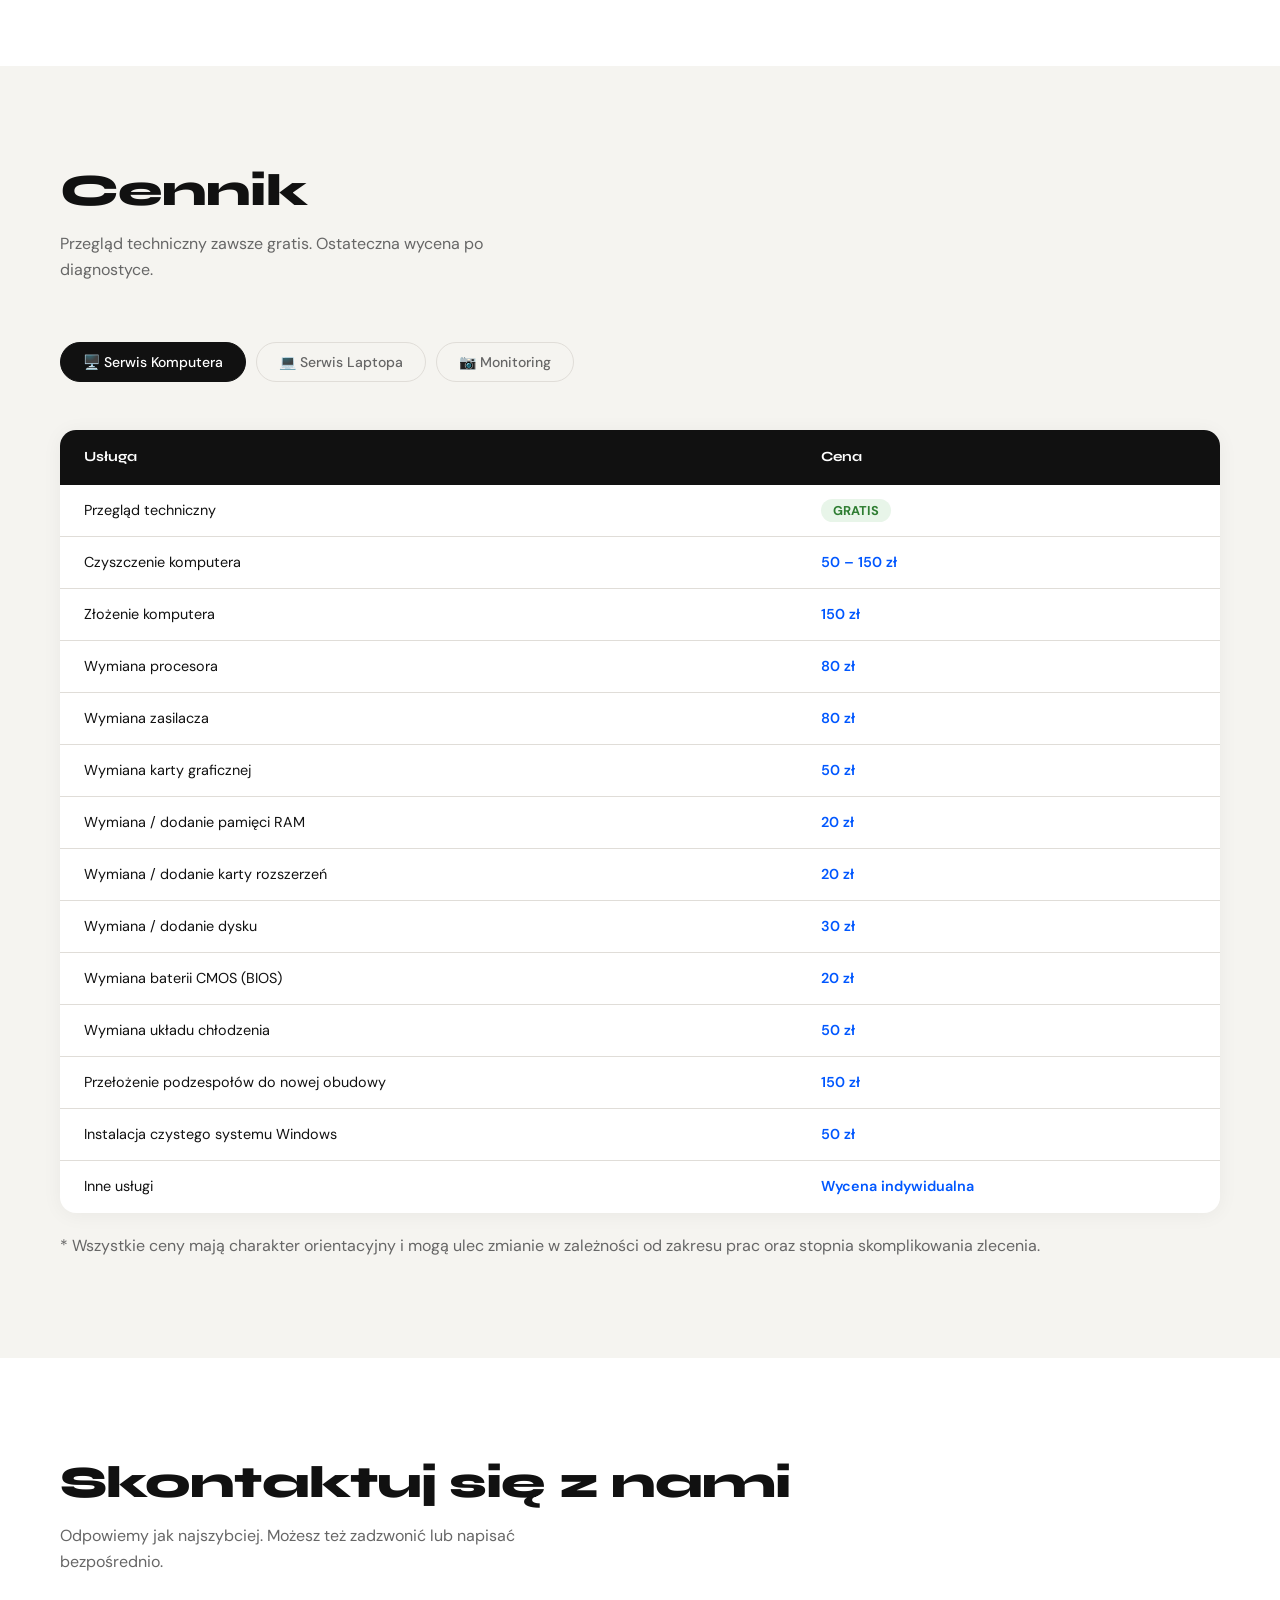
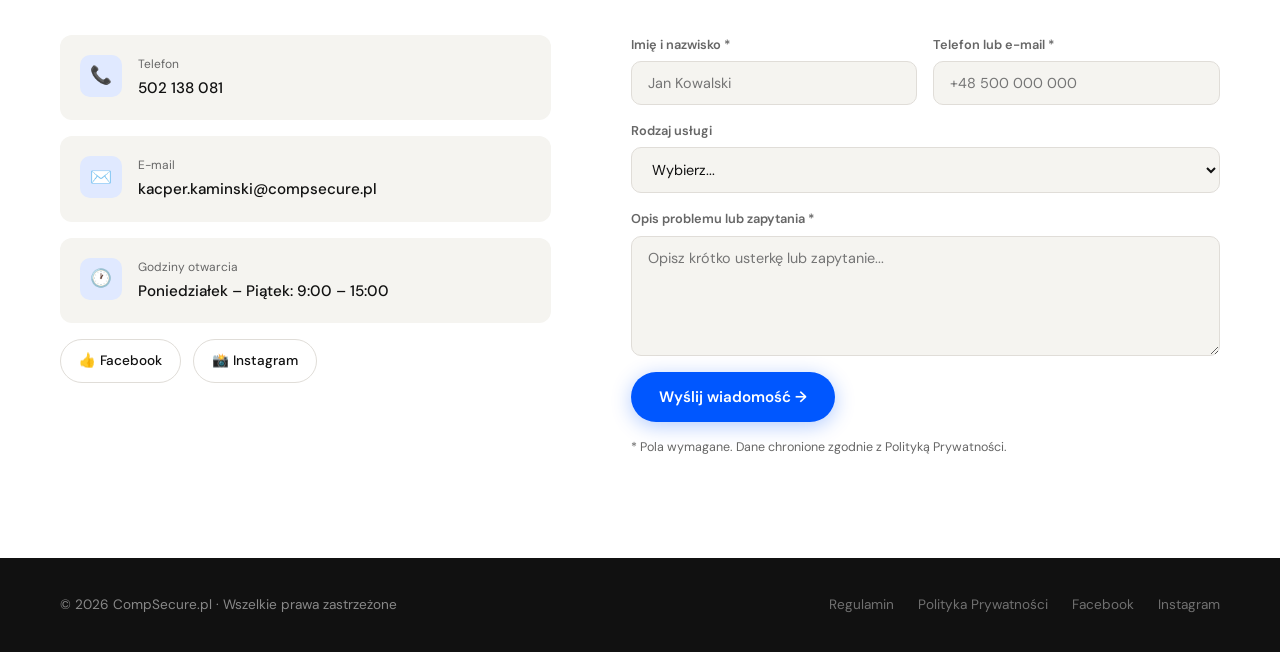
==== commit 48e47921: "nowastrona" ====
--- a/index.html
+++ b/index.html
@@ -1,174 +1,227 @@
 <!DOCTYPE html>
 <html lang="pl">
 <head>
-    <meta charset="UTF-8">
-    <meta name="viewport" content="width=device-width, initial-scale=1.0">
-    <link rel="stylesheet" href="style.css">
-	<link rel="stylesheet" href="mobile.css" media="only screen and (max-width: 600px)">
-    <link rel="icon" href="images/logobialemale.png">
-    <title>CompSecure</title>
+  <meta charset="UTF-8" />
+  <meta name="viewport" content="width=device-width, initial-scale=1.0"/>
+  <title>CompSecure – Serwis Komputerowy</title>
+  <link href="https://fonts.googleapis.com/css2?family=DM+Sans:wght@300;400;500;600&family=Syne:wght@700;800&display=swap" rel="stylesheet"/>
+  <link rel="stylesheet" href="style.css">
 </head>
 <body>
-    <header>
-        <a href="index.html"><img id="logo" src="images/logo.png" alt="logo"></a>
-        <div id="hamburger" onclick="toggleMenu()">&#9776;</div>
-        <nav id="menu1">
-            <ul>
-                <li>
-                    <a href="index.html">Strona główna</a>
-                </li>
-                <li class="dropdown">
-                    <a class="dropbtn" href="cennik.html">Cennik</a>
-                    <div class="dropdown-content">
-                        <a href="cennik.html#cenniktytkomp1">Serwis Komputera</a>
-                        <a href="cennik.html#cenniktytlaptop1">Serwis Lapotpa</a>
-                        <a href="cennik.html#cenniktytmonitoring1">Monitoring</a>
-                    </div>
-                </li>
-                <li><a href="kontakt.html">Kontakt</a></li>
-                <li><a href="onas.html">O nas</a></li>
-            </ul>
-        </nav>
-        <div id="mobile-menu">
-            <div id="mobile-hamburger" onclick="toggleMobileMenu()">&#9776;</div>
-            <nav id="mobile-nav">
-                <ul>
-                    <li><a href="index.html">Strona główna</a></li>
-                    <li id="li1"><a href="cennik.html">Cennik</a></li>
-                    <li id="li1"><a href="kontakt.html">Kontakt</a></li>
-                    <li id="li1"><a href="onas.html">O nas</a></li>
-                </ul>
-            </nav>
+
+<nav>
+  <a class="nav-logo" href="index.html"><span>Comp</span>Secure</a>
+  <ul class="nav-links">
+    <li><a href="#about">O nas</a></li>
+    <li><a href="#pricing">Cennik</a></li>
+    <li><a href="#contact">Kontakt</a></li>
+  </ul>
+  <div style="display:flex;align-items:center;gap:12px">
+    <button class="theme-toggle" onclick="toggleTheme()" id="themeBtn" title="Przełącz tryb">🌙</button>
+    <a href="index.html#contact" class="nav-cta">Napisz do nas</a>
+  </div>
+</nav>
+
+<section class="hero" id="home">
+  <div class="hero-bg"></div>
+  <div class="hero-content">
+    <div class="hero-badge">Serwis IT · Monitoring · Smart Dom</div>
+    <h1>Twój zaufany<br/><em>serwis</em><br/>komputerowy</h1>
+    <p>Naprawiamy komputery i laptopy, instalujemy systemy monitoringu i inteligentnego domu. Konkurencyjne ceny, wysoka jakość.</p>
+    <div class="hero-btns">
+      <a href="#pricing" class="btn-primary">Zobacz cennik</a>
+      <a href="#contact" class="btn-ghost">Kontakt</a>
+    </div>
+    <div class="hero-icons">
+      <div class="hero-icon-item">🖥️ Serwis IT</div>
+      <div class="hero-icon-item">📷 Monitoring</div>
+      <div class="hero-icon-item">🏠 Smart Dom</div>
+      <div class="hero-icon-item">✅ Przegląd GRATIS</div>
+    </div>
+  </div>
+</section>
+
+<section id="about">
+  <div class="about-grid">
+    <div class="about-text">
+      <h2 class="section-title">Kompleksowe rozwiązania IT i systemy zabezpieczeń</h2>
+      <p>Oferujemy profesjonalne usługi IT i systemów zabezpieczeń, stawiając na wysoką jakość wykonania oraz indywidualne podejście do każdego klienta.</p>
+      <p>Specjalizujemy się w naprawach komputerów i laptopów, a także w instalacji i konfiguracji systemów monitoringu oraz rozwiązań inteligentnego domu.</p>
+      <p>Każde zlecenie realizujemy rzetelnie, dbając o skuteczność działania oraz dopasowanie rozwiązań do potrzeb użytkownika.</p>
+      <div class="tag-list">
+        <span class="tag">Serwis komputerów</span>
+        <span class="tag">Serwis laptopów</span>
+        <span class="tag">Monitoring CCTV</span>
+        <span class="tag">Smart Dom</span>
+        <span class="tag">Instalacja systemu</span>
+        <span class="tag">Tworzenie stron</span>
+      </div>
+    </div>
+    <div class="about-cards">
+      <div class="about-card">
+        <h3>🔧 Serwis IT</h3>
+        <p>Naprawiamy komputery i laptopy szybko i skutecznie. Nasz zespół jest gotowy pomóc w rozwiązaniu Twoich problemów technicznych.</p>
+      </div>
+      <div class="about-card">
+        <h3>📷 Monitoring</h3>
+        <p>Dostarczamy profesjonalne systemy nadzoru dostosowane do Twoich potrzeb. Chroń swój dom i firmę przed niepowołanymi osobami.</p>
+      </div>
+      <div class="about-card">
+        <h3>🏠 Inteligentny Dom</h3>
+        <p>Instalacja i konfiguracja podstawowych rozwiązań smart home, takich jak inteligentne żarówki, gniazdka oraz proste systemy sterowania urządzeniami. Dzięki temu Twój dom staje się wygodniejszy i bardziej funkcjonalny.</p>
+      </div>
+    </div>
+  </div>
+</section>
+
+<section id="pricing">
+  <h2 class="section-title">Cennik</h2>
+  <p class="section-sub">Przegląd techniczny zawsze gratis. Ostateczna wycena po diagnostyce.</p>
+  <div class="pricing-tabs">
+    <button class="tab-btn active" onclick="showTab('komputer', this)">🖥️ Serwis Komputera</button>
+    <button class="tab-btn" onclick="showTab('laptop', this)">💻 Serwis Laptopa</button>
+    <button class="tab-btn" onclick="showTab('monitoring', this)">📷 Monitoring</button>
+  </div>
+
+  <div class="pricing-table-wrap active" id="tab-komputer">
+    <table>
+      <thead><tr><th>Usługa</th><th>Cena</th></tr></thead>
+      <tbody>
+        <tr><td>Przegląd techniczny</td><td><span class="free-badge">GRATIS</span></td></tr>
+        <tr><td>Czyszczenie komputera</td><td>50 – 150 zł</td></tr>
+        <tr><td>Złożenie komputera</td><td>150 zł</td></tr>
+        <tr><td>Wymiana procesora</td><td>80 zł</td></tr>
+        <tr><td>Wymiana zasilacza</td><td>80 zł</td></tr>
+        <tr><td>Wymiana karty graficznej</td><td>50 zł</td></tr>
+        <tr><td>Wymiana / dodanie pamięci RAM</td><td>20 zł</td></tr>
+        <tr><td>Wymiana / dodanie karty rozszerzeń</td><td>20 zł</td></tr>
+        <tr><td>Wymiana / dodanie dysku</td><td>30 zł</td></tr>
+        <tr><td>Wymiana baterii CMOS (BIOS)</td><td>20 zł</td></tr>
+        <tr><td>Wymiana układu chłodzenia</td><td>50 zł</td></tr>
+        <tr><td>Przełożenie podzespołów do nowej obudowy</td><td>150 zł</td></tr>
+        <tr><td>Instalacja czystego systemu Windows</td><td>50 zł</td></tr>
+        <tr><td>Inne usługi</td><td>Wycena indywidualna</td></tr>
+      </tbody>
+    </table>
+  </div>
+
+  <div class="pricing-table-wrap" id="tab-laptop">
+    <table>
+      <thead><tr><th>Usługa</th><th>Cena</th></tr></thead>
+      <tbody>
+        <tr><td>Przegląd techniczny</td><td><span class="free-badge">GRATIS</span></td></tr>
+        <tr><td>Czyszczenie laptopa</td><td>od 150 zł</td></tr>
+        <tr><td>Wymiana / dodanie pamięci RAM</td><td>100 zł</td></tr>
+        <tr><td>Wymiana / dodanie dysku</td><td>30 – 100 zł</td></tr>
+        <tr><td>Instalacja czystego systemu Windows</td><td>50 zł</td></tr>
+        <tr><td>Inne usługi</td><td>Wycena indywidualna</td></tr>
+      </tbody>
+    </table>
+  </div>
+
+  <div class="pricing-table-wrap" id="tab-monitoring">
+    <table>
+      <thead><tr><th>Usługa</th><th>Cena</th></tr></thead>
+      <tbody>
+        <tr><td>Wykonanie projektu</td><td><span class="free-badge">GRATIS</span></td></tr>
+      </tbody>
+    </table>
+    <div class="monitoring-note">
+      💬 Wycenę dostosowujemy do Twoich potrzeb, uwzględniając specyfikę budynku i rozmieszczenie kamer. Skontaktuj się z nami, aby umówić spotkanie i otrzymać spersonalizowaną ofertę.
+    </div>
+  </div>
+  <p class="section-sub-1">* Wszystkie ceny mają charakter orientacyjny i mogą ulec zmianie w zależności od zakresu prac oraz stopnia skomplikowania zlecenia.</p>
+</section>
+
+<section id="contact">
+  <h2 class="section-title">Skontaktuj się z nami</h2>
+  <p class="section-sub">Odpowiemy jak najszybciej. Możesz też zadzwonić lub napisać bezpośrednio.</p>
+
+  <div class="contact-grid">
+    <div class="contact-info">
+      <div class="contact-item">
+        <div class="contact-icon">📞</div>
+        <div>
+          <div class="contact-item-label">Telefon</div>
+          <div class="contact-item-value"><a href="tel:502138081">502 138 081</a></div>
         </div>
-        <script>
-            function toggleMobileMenu() {
-            const menu = document.getElementById('mobile-nav');
-            menu.classList.toggle('open');
-            }
-        </script>
-    </header>
-    <section id="glowna">
-        <div class="tlo">
-            <img id="obraz1" src="images/1.jpg" alt="1">
-            <div class="overlaytla1">
-                <a href="#serwistyt1">SERWIS IT</a>
-                <a href="#monitoringtyt1">MONITORING</a>
-                <a href="#smarttyt1">INTELIGENTY DOM</a>
-            </div>
+      </div>
+      <div class="contact-item">
+        <div class="contact-icon">✉️</div>
+        <div>
+          <div class="contact-item-label">E-mail</div>
+          <div class="contact-item-value"><a href="mailto:kacper.kaminski@compsecure.pl">kacper.kaminski@compsecure.pl</a></div>
         </div>
-
-        
-        <section id="glowna1container">
-            <div id="oferta">
-                <img id="zdj" src="images/windows_icon.png" alt="windows">
-                <p id="">Instalacja systemu</p>
-            </div>
-            <div id="oferta">
-                <img id="zdj" src="images/fan_icon.png" alt="czyszczenie">
-                <p id="">Kompleksowe czyszczenie</p>
-            </div>
-            <div id="oferta">
-                <img id="zdj" src="images/pc_icon.png" alt="ulepszanie pc">
-                <p id="">Modernizacja komputera</p>
-            </div>
-            <div id="oferta">
-                <img id="zdj" src="images/hdd_icon.png" alt="dane">
-                <p id="">Przenoszenie danych</p>
-            </div>
-            <div id="oferta">
-                <img id="zdj" src="images/web_icon.png" alt="web">
-                <p id="">Tworzenie witryn internetowych</p>
-            </div>
-            <div id="oferta">
-                <img id="zdj" src="images/cctv_icon.png" alt="monitoring">
-                <p id="">Monitoring</p>
-            </div>
-        </section>
-
-        <p id="serwistyt1"></p>
-        <div id="serwistyt">
-            <p id="tyt">Serwis Komputerowy</p>
+      </div>
+      <div class="contact-item">
+        <div class="contact-icon">🕐</div>
+        <div>
+          <div class="contact-item-label">Godziny otwarcia</div>
+          <div class="contact-item-value">Poniedziałek – Piątek: 9:00 – 15:00</div>
         </div>
-        <section id="serwis">
-            <img id="laptop" src="images/laptop.jpg" alt="laptop">
-            <p id="overlayserwis">
-                Witajcie! Czy kiedykolwiek zdarzyło Ci się, że Twój komputer czy laptop odmówił posłuszeństwa w najmniej odpowiednim momencie?
-                Nie martw się - jesteśmy tutaj, by Ci pomóc! Jesteśmy Twoim zaufanym partnerem w dziedzinie serwisowania komputerów i laptopów,
-                 gotowymi zaoferować kompleksowe usługi, które przywrócą sprawną pracę Twoich urządzeń.</p>
-        </section>
-        <p id="monitoringtyt1"></p>
-        <div id="monitoringtyt">
-            <p id="tyt">Monitoring</p>
-        </div>
-        <section id="monitoring">
-            <img id="kamery" src="images/kamery.jpg" alt="monitoring">
-            <p id="overlaymonitoring">
-                Nasza firma oferuje kompleksowe rozwiązania monitoringu, które zapewniają Ci spokój i bezpieczeństwo.
-                Dzięki zaawansowanym technologiom i indywidualnemu podejściu, dostarczamy systemy monitoringu dostosowane do Twoich potrzeb.
-                Śledź swoje otoczenie w czasie rzeczywistym, otrzymuj powiadomienia o zdarzeniach i chron swoje mienie oraz bliskich.
-                Niezależnie od tego, czy potrzebujesz monitoringu w domu, biurze czy na zewnątrz, mamy rozwiązanie dla Ciebie.
-                Skontaktuj się z nami, aby dowiedzieć się więcej o naszych usługach monitoringu i jak możemy zadbać o Twoje bezpieczeństwo.</p>
-        </section>
-        <p id="smarttyt1"></p>
-        <div id="smarttyt">
-            <p id="tyt">Smart Dom</p>
-        </div>
-        <section id="smart">
-            <img id="smartdom" src="images/smart.jpg" alt="smart home">
-            <p id="overlaysmart">
-                Czy kiedykolwiek zastanawiałeś się, jak technologia może uczynić Twoje codzienne życie łatwiejszym? Dzięki naszym innowacyjnym rozwiązaniom,
-                Twój dom stanie się inteligentnym środowiskiem, w którym wszystko działa zgodnie z Twoimi potrzebami. Sterowanie oświetleniem,
-                temperaturą czy systemem bezpieczeństwa stanie się proste jak nigdy dotąd. Nasze zaawansowane technologie sprawią,
-                że Twój dom będzie nie tylko bardziej komfortowy, ale również bezpieczny i energooszczędny.</p>
-        </section>  
-    </section>
-
-
-
-
-
-
-    <footer>
-        <div class="footer1container">
-            <div id="footer11">
-                <p id="f1tyt">Informacje</p>
-                <ul>
-                    <li><a id="footer11ahref" href="regulamin.html">Regulamin</a></li>
-                    <li><a id="footer11ahref" href="polityka.html">Polityka Prywatności</a></li>
-                </ul>  
-            </div>
-            <div id="footer12">
-                <p id="f1tyt">Kontakt</p>
-                <ul>
-                    <li><p id="footer11p">tel. : 502 138 081</p></li>
-                    <li><p id="footer11p">E-mail : kacper.kaminski@compsecure.pl</p></li>
-                </ul>
-            </div>
-            <div id="footer13">
-                <p id="f1tyt">Godziny Otrwarcia</p>
-                <p >Poniedziałek - Piątek 9:00 - 15:00</p>
-            </div>
-        </div>
-        <div id="liniafooter"></div>
-        <div class="footer2container">
-            <div>
-                <a href="index.html"><img id="logofooter" src="images/logobiale.png" alt="logo"></a>
-            </div>
-            <div id="copyrightfooter">
-                <p>Copyright © 2024 CompSecure.pl</p>
-            </div>
-            <div id="socialfooter">
-                <a href="https://www.facebook.com/CompAndSecure/"><img id="fb" src="images/fb.png" alt="Facebook"></a>
-                <a href="https://www.instagram.com/comp.secure/"><img id="insta" src="images/insta.png" alt="Instagram"></a>
-            </div>
-        </div>
-    </footer>
-
-
-
-
-
-    <button id="backToTop" onclick="scrollToTop()"><img id="backtoup" src="images/backtoup.png" alt="backToTop"></button>
-    <script src="script.js"></script>
+      </div>
+      <div class="social-links">
+        <a href="https://www.facebook.com/CompAndSecure/" target="_blank" class="social-btn">👍 Facebook</a>
+        <a href="https://www.instagram.com/comp.secure/" target="_blank" class="social-btn">📸 Instagram</a>
+      </div>
+    </div>
+
+<form class="form" action="https://formspree.io/f/xwvaovkk" method="POST">
+
+  <div class="form-row">
+    <div class="field">
+      <label>Imię i nazwisko *</label>
+      <input type="text" id="name" name="name" placeholder="Jan Kowalski" required />
+    </div>
+
+    <div class="field">
+      <label>Telefon lub e-mail *</label>
+      <input type="text" id="contactField" name="contact" placeholder="+48 500 000 000" required />
+    </div>
+  </div>
+
+  <div class="field">
+    <label>Rodzaj usługi</label>
+    <select id="device" name="service">
+      <option value="">Wybierz...</option>
+      <option>Serwis komputera</option>
+      <option>Serwis laptopa</option>
+      <option>Monitoring</option>
+      <option>Smart Dom</option>
+      <option>Inne</option>
+    </select>
+  </div>
+
+  <div class="field">
+    <label>Opis problemu lub zapytania *</label>
+    <textarea id="message" name="message" placeholder="Opisz krótko usterkę lub zapytanie..." required></textarea>
+  </div>
+
+  <button class="form-submit" type="submit">
+    Wyślij wiadomość →
+  </button>
+
+  <p class="form-note">
+    * Pola wymagane. Dane chronione zgodnie z Polityką Prywatności.
+  </p>
+
+  <div class="form-success" id="formSuccess">
+    ✅ Dziękujemy! Odezwiemy się jak najszybciej.
+  </div>
+
+</form>
+  </div>
+</section>
+
+<footer>
+  <div>© <span id="year"></span> CompSecure.pl · Wszelkie prawa zastrzeżone</div>
+  <div class="footer-links">
+    <a href="regulamin.html">Regulamin</a>
+    <a href="polityka.html">Polityka Prywatności</a>
+    <a href="https://www.facebook.com/CompAndSecure/" target="_blank">Facebook</a>
+    <a href="https://www.instagram.com/comp.secure/" target="_blank">Instagram</a>
+  </div>
+</footer>
+<script src="script.js"></script>
 </body>
 </html>
--- a/style.css
+++ b/style.css
@@ -1,661 +1,422 @@
-body {
-    margin: 0px;
-    padding: 0px;
-    box-sizing: border-box;
-    min-height: 100vh;
-    display: flex;
-    flex-direction: column;
-    overflow-x: hidden;
-    font-family: Verdana, Geneva, Tahoma, sans-serif;
-}
-header {
-    display: flex;
-    justify-content: space-between;
-    align-items: center;
-    background-color: lightgrey;
-    color:black;
-    position: fixed;
-    top: 0;
-    width: 100%;
-    height: 110px;
-    z-index: 1000;
-    box-shadow: black 0px 0px 30px 0px;
-    transition: height 0.3s ease, font-size 0.3s ease;
-    font-weight: 550;
-}
-#cennik {
-    margin-top: 120px;
-    margin-left: 15%;
-    margin-right: 15%;
-    margin-bottom: 0;
-}
-#cennik2 {
-    position: relative;
-    background-color: lightgray;
-    margin-bottom: 50px;
-    margin-left: 22%;
-    margin-right: 22%;
-    margin-top: 0;
-    border-radius: 60px;
-    box-shadow: gray 0px 0px 10px 0px;
-    opacity: 1;
-    transition: opacity 0.5s ease;
-}
-#close-button {
-    position: absolute;
-    top: 30px;
-    right: 30px;
-    background-color: transparent;
-    border: none;
-    font-family: Arial, Helvetica, sans-serif;
-    font-size: 20px;
-    font-weight: 900;
-    cursor: pointer;
-}
-#regulamin {
-    display: block;
-    margin-top: 200px;
-    text-align: left;
-    margin-left: 15%;
-    margin-bottom: 100px; 
-}
-#tytul {
-    margin: 0;
-    margin-bottom: 20px;
-    padding: 0;
-    font-size: larger;
-}
-#paragraf {
+    *, *::before, *::after { box-sizing: border-box; margin: 0; padding: 0; }
+
+    :root {
+      --bg: #f5f4f0;
+      --surface: #ffffff;
+      --ink: #111111;
+      --ink-light: #666;
+      --accent: #0057ff;
+      --accent-dim: #e0e9ff;
+      --border: #e0ddd8;
+      --radius: 16px;
+      --nav-bg: rgba(245,244,240,0.9);
+    }
+
+    html.dark {
+      --bg: #0d0f14;
+      --surface: #161920;
+      --ink: #eceef3;
+      --ink-light: #7a7f90;
+      --accent: #5b96ff;
+      --accent-dim: #111d35;
+      --border: #23262f;
+      --nav-bg: rgba(13,15,20,0.94);
+    }
+
+    /* Smooth theme transition */
+    body, nav, section, footer,
+    .about-card, .contact-item, .hero-icon-item,
+    .tab-btn, table, input, textarea, select,
+    .monitoring-note, .social-btn, .theme-toggle {
+      transition: background 0.3s ease, border-color 0.3s ease, color 0.3s ease, box-shadow 0.3s ease;
+    }
+
+    html.dark .hero-bg {
+      background: radial-gradient(circle, rgba(77,120,255,0.12) 0%, transparent 70%);
+    }
+
+    html.dark .nav-cta { background: var(--accent); color: #fff; }
+    html.dark .nav-cta:hover { background: #7aadff; }
+
+    html.dark thead tr { background: #0e1628; }
+    html.dark table { box-shadow: 0 2px 24px rgba(0,0,0,0.5); }
+    html.dark tbody tr:hover { background: var(--accent-dim); }
+    html.dark td:last-child { color: var(--accent); }
+
+    html.dark .free-badge { background: #0f2e18; color: #5ec97a; }
+
+    html.dark .field input,
+    html.dark .field textarea,
+    html.dark .field select { background: #0a0c10; color: var(--ink); }
+    html.dark .field input::placeholder,
+    html.dark .field textarea::placeholder { color: #2e3245; }
+
+    html.dark .tab-btn.active { background: var(--accent); border-color: var(--accent); color: #fff; }
+    html.dark .btn-ghost { color: var(--ink); }
+    html.dark footer { background: #07080c; }
+    html.dark .form-success { background: #0f2e18; border-color: #2d6a3f; color: #5ec97a; }
+    html.dark .btn-primary { box-shadow: 0 4px 20px rgba(91,150,255,0.25); }
+    html.dark .btn-primary:hover { box-shadow: 0 8px 30px rgba(91,150,255,0.35); }
+    html.dark .about-card { border: 1px solid var(--border); }
+    html.dark table { border: 1px solid var(--border); }
+
+    /* Theme toggle button */
+    .theme-toggle {
+      width: 40px; height: 40px;
+      border-radius: 50%;
+      border: 1.5px solid var(--border);
+      background: var(--surface);
+      cursor: pointer; font-size: 1.1rem;
+      display: flex; align-items: center; justify-content: center;
+      transition: all 0.2s;
+      flex-shrink: 0;
+    }
+    .theme-toggle:hover { border-color: var(--accent); transform: rotate(20deg); }
+
+    html { scroll-behavior: smooth; }
+
+    body {
+      font-family: 'DM Sans', sans-serif;
+      background: var(--bg);
+      color: var(--ink);
+      line-height: 1.6;
+      overflow-x: hidden;
+    }
+
+    nav {
+      position: fixed; top: 0; left: 0; right: 0;
+      z-index: 100;
+      display: flex; justify-content: space-between; align-items: center;
+      padding: 20px 60px;
+      background: var(--nav-bg);
+      backdrop-filter: blur(14px);
+      border-bottom: 1px solid var(--border);
+    }
+
+    .nav-logo {
+      font-family: 'Syne', sans-serif;
+      font-size: 1.3rem; font-weight: 800;
+      letter-spacing: -0.03em;
+      color: var(--ink); text-decoration: none;
+    }
+    .nav-logo span { color: var(--accent); }
+
+    .nav-links { display: flex; gap: 36px; list-style: none; }
+    .nav-links a {
+      text-decoration: none; color: var(--ink-light);
+      font-size: 0.9rem; font-weight: 500;
+      transition: color 0.2s;
+    }
+    .nav-links a:hover { color: var(--accent); }
+
+    .nav-cta {
+      background: var(--ink); color: #fff;
+      padding: 10px 22px; border-radius: 100px;
+      font-size: 0.875rem; font-weight: 500;
+      text-decoration: none;
+      transition: background 0.2s, transform 0.15s;
+    }
+    .nav-cta:hover { background: var(--accent); transform: translateY(-1px); }
+
+    .hero {
+      min-height: 100vh;
+      display: flex; align-items: center;
+      padding: 120px 60px 80px;
+      position: relative; overflow: hidden;
+    }
+
+    .hero-bg {
+      position: absolute; top: -200px; right: -200px;
+      width: 700px; height: 700px;
+      background: radial-gradient(circle, #d6e4ff 0%, transparent 70%);
+      pointer-events: none;
+      animation: float 8s ease-in-out infinite;
+    }
+
+    @keyframes float {
+      0%, 100% { transform: translateY(0) scale(1); }
+      50% { transform: translateY(-30px) scale(1.03); }
+    }
+
+    .hero-content { max-width: 680px; position: relative; z-index: 1; }
+
+    .hero-badge {
+      display: inline-flex; align-items: center; gap: 8px;
+      background: var(--accent-dim); color: var(--accent);
+      padding: 6px 14px; border-radius: 100px;
+      font-size: 0.8rem; font-weight: 600;
+      margin-bottom: 28px;
+      opacity: 0; animation: fadeUp 0.6s 0.1s forwards;
+    }
+    .hero-badge::before {
+      content: ''; width: 6px; height: 6px;
+      background: var(--accent); border-radius: 50%;
+    }
+
+    .hero h1 {
+      font-family: 'Syne', sans-serif;
+      font-size: clamp(2.8rem, 6vw, 5rem);
+      font-weight: 800; line-height: 1.05;
+      letter-spacing: -0.03em; margin-bottom: 24px;
+      opacity: 0; animation: fadeUp 0.6s 0.2s forwards;
+    }
+    .hero h1 em { font-style: normal; color: var(--accent); }
+
+    .hero p {
+      font-size: 1.1rem; color: var(--ink-light);
+      max-width: 480px; margin-bottom: 40px;
+      opacity: 0; animation: fadeUp 0.6s 0.35s forwards;
+    }
+
+    .hero-btns {
+      display: flex; gap: 14px; flex-wrap: wrap;
+      opacity: 0; animation: fadeUp 0.6s 0.5s forwards;
+    }
+
+    .btn-primary {
+      background: var(--accent); color: #fff;
+      padding: 14px 28px; border-radius: 100px;
+      font-size: 0.95rem; font-weight: 600;
+      text-decoration: none;
+      transition: transform 0.15s, box-shadow 0.2s;
+      box-shadow: 0 4px 20px rgba(0,87,255,0.3);
+    }
+    .btn-primary:hover { transform: translateY(-2px); box-shadow: 0 8px 30px rgba(0,87,255,0.4); }
+
+    .btn-ghost {
+      border: 1.5px solid var(--border);
+      color: var(--ink); padding: 14px 28px;
+      border-radius: 100px; font-size: 0.95rem;
+      font-weight: 500; text-decoration: none;
+      transition: border-color 0.2s, color 0.2s;
+    }
+    .btn-ghost:hover { border-color: var(--accent); color: var(--accent); }
+
+    .hero-icons {
+      display: flex; gap: 14px; margin-top: 64px; flex-wrap: wrap;
+      opacity: 0; animation: fadeUp 0.6s 0.65s forwards;
+    }
+    .hero-icon-item {
+      display: flex; align-items: center; gap: 8px;
+      background: var(--surface); border: 1px solid var(--border);
+      padding: 9px 16px; border-radius: 100px;
+      font-size: 0.82rem; font-weight: 500;
+    }
+
+    @keyframes fadeUp {
+      from { opacity: 0; transform: translateY(20px); }
+      to   { opacity: 1; transform: translateY(0); }
+    }
+
+    section { padding: 100px 60px; }
+
+    .section-label {
+      font-size: 0.75rem; font-weight: 600;
+      letter-spacing: 0.12em; text-transform: uppercase;
+      color: var(--accent); margin-bottom: 12px;
+    }
+
+    .section-title {
+      font-family: 'Syne', sans-serif;
+      font-size: clamp(1.8rem, 3.5vw, 2.8rem);
+      font-weight: 800; letter-spacing: -0.02em;
+      line-height: 1.1; margin-bottom: 16px;
+    }
+
+    .section-sub {
+      color: var(--ink-light); font-size: 1rem;
+      max-width: 500px; margin-bottom: 60px;
+    }
+	.section-sub-1 {
+      color: var(--ink-light); font-size: 1rem;
+      margin-top: 20px;
+    }
+
+    #about { background: var(--surface); }
+
+    .about-grid {
+      display: grid; grid-template-columns: 1fr 1fr;
+      gap: 80px; align-items: center;
+    }
+	    .about-grid-regulamin {
+      display: grid; grid-template-columns: 1fr 3fr 1fr;
+      gap: 80px; align-items: center;
+    }
+
+    .about-text p {
+      color: var(--ink-light); margin-bottom: 18px;
+      font-size: 1rem; line-height: 1.75;
+    }
+
+    .tag-list { display: flex; flex-wrap: wrap; gap: 8px; margin-top: 24px; }
+    .tag {
+      background: var(--accent-dim); color: var(--accent);
+      padding: 5px 14px; border-radius: 100px;
+      font-size: 0.8rem; font-weight: 500;
+    }
+
+    .about-cards { display: flex; flex-direction: column; gap: 16px; }
+    .about-card {
+      background: var(--bg); border-radius: var(--radius);
+      padding: 28px 32px;
+    }
+    .about-card h3 {
+      font-family: 'Syne', sans-serif;
+      font-size: 1.05rem; font-weight: 700; margin-bottom: 8px;
+    }
+    .about-card p { color: var(--ink-light); font-size: 0.88rem; line-height: 1.65; }
+
+    #pricing { background: var(--bg); }
+
+    .pricing-tabs {
+      display: flex; gap: 10px; margin-bottom: 48px; flex-wrap: wrap;
+    }
+    .tab-btn {
+      padding: 10px 22px; border-radius: 100px;
+      border: 1.5px solid var(--border);
+      background: transparent; font-family: 'DM Sans', sans-serif;
+      font-size: 0.875rem; font-weight: 500;
+      color: var(--ink-light); cursor: pointer; transition: all 0.2s;
+    }
+    .tab-btn.active { background: var(--ink); color: #fff; border-color: var(--ink); }
+    .tab-btn:hover:not(.active) { border-color: var(--accent); color: var(--accent); }
+
+    .pricing-table-wrap { display: none; }
+    .pricing-table-wrap.active { display: block; }
+
+    table {
+      width: 100%; border-collapse: collapse;
+      background: var(--surface); border-radius: var(--radius);
+      overflow: hidden;
+      box-shadow: 0 2px 20px rgba(0,0,0,0.05);
+    }
+    thead tr { background: var(--ink); color: #fff; }
+    thead th {
+      padding: 16px 24px; text-align: left;
+      font-family: 'Syne', sans-serif;
+      font-size: 0.875rem; font-weight: 700;
+    }
+    tbody tr { border-bottom: 1px solid var(--border); transition: background 0.15s; }
+    tbody tr:last-child { border-bottom: none; }
+    tbody tr:hover { background: var(--accent-dim); }
+    td { padding: 14px 24px; font-size: 0.9rem; }
+    td:last-child { font-weight: 600; color: var(--accent); white-space: nowrap; }
+
+    .free-badge {
+      background: #e8f5e9; color: #2e7d32;
+      padding: 3px 12px; border-radius: 100px;
+      font-size: 0.8rem; font-weight: 700;
+    }
+
+    .monitoring-note {
+      color: var(--ink-light); font-size: 0.95rem;
+      line-height: 1.75; margin-top: 24px;
+      padding: 24px; background: var(--surface);
+      border-radius: var(--radius);
+      border: 1.5px dashed var(--border);
+    }
+
+    #contact { background: var(--surface); }
+
+    .contact-grid {
+      display: grid; grid-template-columns: 1fr 1.2fr;
+      gap: 80px; align-items: start;
+    }
+
+    .contact-info { display: flex; flex-direction: column; gap: 16px; }
+    .contact-item {
+      display: flex; align-items: flex-start; gap: 16px;
+      padding: 20px; background: var(--bg); border-radius: 12px;
+    }
+    .contact-icon {
+      width: 42px; height: 42px; flex-shrink: 0;
+      background: var(--accent-dim); border-radius: 10px;
+      display: flex; align-items: center; justify-content: center;
+      font-size: 1.1rem;
+    }
+    .contact-item-label { font-size: 0.75rem; color: var(--ink-light); margin-bottom: 2px; }
+    .contact-item-value { font-weight: 500; font-size: 0.95rem; }
+    .contact-item-value a { color: var(--ink); text-decoration: none; }
+    .contact-item-value a:hover { color: var(--accent); }
+
+    .social-links { display: flex; gap: 12px; }
+    .social-btn {
+      display: flex; align-items: center; gap: 8px;
+      padding: 10px 18px; border-radius: 100px;
+      border: 1.5px solid var(--border);
+      text-decoration: none; color: var(--ink);
+      font-size: 0.85rem; font-weight: 500;
+      transition: all 0.2s;
+    }
+    .social-btn:hover { border-color: var(--accent); color: var(--accent); }
+
+    .form { display: flex; flex-direction: column; gap: 16px; }
+    .form-row { display: grid; grid-template-columns: 1fr 1fr; gap: 16px; }
+
+    .field { display: flex; flex-direction: column; gap: 6px; }
+    .field label { font-size: 0.8rem; font-weight: 600; color: var(--ink-light); }
+
+    .field input, .field textarea, .field select {
+      background: var(--bg); border: 1.5px solid var(--border);
+      border-radius: 10px; padding: 12px 16px;
+      font-family: 'DM Sans', sans-serif;
+      font-size: 0.9rem; color: var(--ink);
+      outline: none; transition: border-color 0.2s, box-shadow 0.2s; width: 100%;
+    }
+    .field input:focus, .field textarea:focus, .field select:focus {
+      border-color: var(--accent);
+      box-shadow: 0 0 0 3px rgba(0,87,255,0.1);
+    }
+    .field textarea { min-height: 120px; resize: vertical; }
+
+    .form-submit {
+      background: var(--accent); color: #fff;
+      border: none; padding: 15px 28px;
+      border-radius: 100px; font-family: 'DM Sans', sans-serif;
+      font-size: 0.95rem; font-weight: 600; cursor: pointer;
+      transition: transform 0.15s, box-shadow 0.2s;
+      box-shadow: 0 4px 20px rgba(0,87,255,0.3);
+      align-self: flex-start;
+    }
+    .form-submit:hover { transform: translateY(-2px); box-shadow: 0 8px 30px rgba(0,87,255,0.4); }
+    .form-note { font-size: 0.78rem; color: var(--ink-light); }
+
+    .form-success {
+      display: none; background: #e8f5e9;
+      border: 1.5px solid #4caf50; border-radius: 12px;
+      padding: 20px 24px; color: #2e7d32; font-weight: 500;
+    }
+
+    footer {
+      background: var(--ink); color: rgba(255,255,255,0.5);
+      padding: 36px 60px;
+      display: flex; justify-content: space-between; align-items: center;
+      flex-wrap: wrap; gap: 16px; font-size: 0.85rem;
+    }
+    footer strong { color: #fff; }
+    .footer-links { display: flex; gap: 24px; }
+    .footer-links a { color: rgba(255,255,255,0.4); text-decoration: none; transition: color 0.2s; }
+    .footer-links a:hover { color: #fff; }
+
+    @media (max-width: 900px) {
+      nav { padding: 16px 24px; }
+      .nav-links { display: none; }
+      .hero { padding: 100px 24px 60px; }
+      section { padding: 70px 24px; }
+      .about-grid, .contact-grid { grid-template-columns: 1fr; gap: 40px; }
+      .form-row { grid-template-columns: 1fr; }
+      footer { flex-direction: column; text-align: center; padding: 32px 24px; }
+    }
+	#paragraf {
     margin: 5px;
     padding: 0;
     font-weight: 700;
-}
-#numer {
-    margin: 0;
-    margin-left: 10px;
-    padding: 0;
-}
-#minus {
-    margin: 0;
-    margin-left: 15px;
-    padding: 0;
-}
-#monitoringcennik {
-    margin: 50px;
-    margin-left: 20%;
-    margin-right: 20%;
-}
-#monitoringcennik2 {
-    margin: 20px;
-    margin-left: 10%;
-    margin-right: 10%;
-    text-align: center;
-    font-size: 15px;
-}
-#data {
+	}
+	#data {
     margin: 0;
     padding: 0;
     text-align: right;
     margin-right: 15%;
     font-size: smaller;
     font-style: italic;
-}
-#logo {
-    width: 17%;
-    height: auto;
-    position: relative;
-    left: 10%;
-}
-#hamburger {
-    display: none;
-    font-size: 30px;
-    cursor: pointer;
-}
-#menu1 {
-    display: flex;
-}
-#mobile-menu {
-    display: none;
-}
-nav ul {
-    display: flex;
-    list-style: none;
-    position: relative;
-    right: 70%;
-}
-nav li {
-    margin: 10px;
-    padding: 10px;
-    transition: background-color 0.3s, border-color 0.3s;
-    position: relative;
-}
-nav li:hover {
-    
-    transition: background-color 0.3s, border-color 0.3s;
-}
-nav a {
-    color: black;
-    text-decoration: none;
-    font-size: 20px;
-    transition: color 0.3s;
-    font-weight: 400;
-}
-nav ul li a:hover {
-    color: grey;
-    
-}
-.dropdown-content {
-    display: none; /* Ukryj zawartość rozwijanego menu */
-    position: absolute;
-    background-color: #f9f9f9;
-    min-width: 160px;
-    box-shadow: 0px 8px 16px 0px rgba(0,0,0,0.2);
-    z-index: 1;
-    top: 100%; /* Ustaw pozycję względem elementu li */
-    left: 0;
-}
-.dropdown-content a {
-    padding: 12px 16px;
-    text-decoration: none;
-    display: block;
-    color: black;
-    transition: background-color 0.3s;
-}
-
-.dropdown-content a:hover {
-    background-color: lightgray;
-    color: black;
-}
-
-.dropdown:hover .dropdown-content {
-    display: block; /* Pokaż zawartość rozwijanego menu przy najechaniu */
-}
-#obraz1 {
-    display: block;
-    transform: scale(1.1);
-    width: 100%;
-    height: auto;
-    filter: blur(4px);
-    
-}
-.tlo {
-    position: relative;
-    overflow: hidden;
-    width: 100%;
-    height: 900px;
-}
-.overlaytla1{ 
-    position: absolute;
-    top: 50%;
-    left: 50%;
-    transform: translate(-50%, -50%);
-    text-align: center;
-    color: white;
-}
-.overlaytla1 a {
-    font-size: 80px;
-    line-height: 3;
-    white-space: nowrap;
-    color: white;
-    text-decoration: none;
-    font-weight: 700;
-    transition: color 0.3s;
-}
-.overlaytla1 a:hover {
-    color: rgb(160, 160, 160);
-    transition: color 0.3s;
-}
-.overlaytla1 a:checked {
-    color: white;
-}
-#serwistyt {
-    display: flex;
-    width: 100%;
-    height: 200px;
-    background-color: white;
-    justify-content: center;
-    align-items: center;
-}
-#tyt {
-    font-size: 30px;
-    margin: 0;
-    font-weight: 700;
-}
-#serwis {
-    position: relative;
-    overflow: hidden;
-    height: 300px;
-    width: 100%;
-    background-color: lightgrey;
-}
-#laptop {
-    position: relative;
-    overflow: hidden;
-    width: 30%;
-    height: 100%;
-    margin-left: 5%;
-}
-#overlayserwis{ 
-    position: absolute;
-    top: 50%;
-    left: 50%;
-    transform: translate(-7%, -50%);
-    font-size: 20px;
-    line-height: 1.5;
-    text-align: center;
-
-}
-#monitoringtyt {
-    display: flex;
-    width: 100%;
-    height: 200px;
-    background-color: white;
-    justify-content: center;
-    align-items: center;
-}
-
-#monitoring {
-    position: relative;
-    overflow: hidden;
-    height: 500px;
-    width: 100%;
-    background-color: lightgray;
-}
-#kamery {
-    position: relative;
-    overflow: hidden;
-    width: 40%;
-    height: 100%;
-    float: right;
-    margin-right: 5%;
-}
-#overlaymonitoring{ 
-    position: absolute;
-    top: 10%;
-    left: 10%;
-    right: 60%;
-    font-size: 20px;
-    line-height: 1.5;
-    text-align: center;
-}
-#smarttyt {
-    display: flex;
-    width: 100%;
-    height: 200px;
-    background-color: white;
-    justify-content: center;
-    align-items: center;
-}
-#smart {
-    position: relative;
-    overflow: hidden;
-    height: 350px;
-    width: 100%;
-    background-color: lightgrey;
-}
-#smartdom {
-    position: relative;
-    overflow: hidden;
-    width: 30%;
-    height: 100%;
-    margin-left: 5%;
-}
-#overlaysmart{ 
-    position: absolute;
-    top: 10%;
-    left: 50%;
-    right: 10%;
-    font-size: 20px;
-    line-height: 1.5;
-    text-align: center;
-}
-table {
-    width: 100%;
-    border-collapse: collapse;
-    
-}
-
-th, td {
-    border: 1px solid lightgrey;
-    border-left: 1px solid transparent;
-    border-right: 1px solid transparent;
-    padding: 15px;
-    text-align: left;
-}
-
-th {
-    background-color: black;
-    color: white;
-    font-weight: 600;
-}
-#cenniktyt {
-    font-size: 50px;
-    font-weight: 700;
-}
-#cenniktytkomp {
-    font-size: 30px;
-    font-weight: 700;
-
-    margin-top: 85px;
-    margin-bottom: 40px;
-}
-#cenniktytlaptop {
-    font-size: 30px;
-    font-weight: 700;
-    height: 80px;
-    margin-top: 85px;
-    margin-bottom: 0px;
-}
-#cenniktytmonitoring {
-    font-size: 30px;
-    font-weight: 700;
-    height: 80px;
-    margin-top: 85px;
-    margin-bottom: 0px;
-}
-#cenniktyt2 {
-    font-size: 20px;
-    font-weight: 700;
-    text-align: center;
-}
-footer {
-    background-color: rgb(77, 77, 77);
-    text-align: center;
-    margin-top: auto;
-    height: auto;
-    color: white;
-    position: relative;
-}
-.footer1container {
-    display: flex;
-    justify-content: space-between;
-    margin-left: 20%;
-    margin-right: 20%;
-    text-align: center;
-}
-#f1tyt {
-    font-size: 20px;
-    margin: 0;
-    margin-top: 30px;
-    font-weight: 500;
-}
-#footer11 ul {
-    list-style: none;
-    padding: 0;
-}
-#footer11ahref {
-    text-decoration: none;
-    line-height: 2;
-    margin: 0;
-    padding: 0;
-}
-#footer11ahref:visited {
-    color: blue;
-}
-#footer11p {
-    text-decoration: none;
-    line-height: 2;
-    margin: 0;
-    padding: 0;
-}
-#footer12 ul {
-    list-style: none;
-    padding: 0;
-}
-#liniafooter {
-    margin-left: 20%;
-    margin-right: 20%;
-    position: relative;
-    height: 0;
-}
-#liniafooter::before {
-    content: '';
-    position: absolute;
-    top: 50%;
-    left: 0;
-    right: 0;
-    height: 1px;
-    background-color: white;
-    border-radius: 5px;
-    transform: translateY(-50%);
-}
-.footer2container {
-    display: flex;
-    align-items: center;
-    justify-content: space-between;
-    margin-left: 20%;
-    margin-right: 20%;
-}
-#logofooter {
-    width: 110px;
-    height: 110px;
-}
-#copyrightfooter {
-    position: absolute;
-    left: 28%;
-    bottom: 3%;
-    font-size: 15px;
-}
-#fb {
-    height: 60px;
-    width: 60px;
-}
-#insta {
-    height: 60px;
-    width: 60px;
-}
-#backToTop {
-    position: fixed;
-    bottom: 20px;
-    right: 20px;
-    padding: 8px 8px;
-    background-color: whitesmoke;
-    color: white;
-    border: none;
-    border-radius: 20px;
-    cursor: pointer;
-    opacity: 0;
-    transition: opacity 0.5s ease, background-color 0.3s ease;
-    visibility: hidden;
-    box-shadow: rgb(97, 97, 97) 0px 0px 3px 0px;
-}
-#backtoup {
-    width: 35px;
-}
-
-#backToTop:hover {
-    background-color: rgb(207, 207, 207);
-}
-
-#backToTop.show {
-    opacity: 1;
-    visibility: visible;
-}
-#contactForm {
-    display: flex;
-    flex-direction: column;
-    align-items: center;
-    width: 100%;
-    max-width: 500px;
-    margin: 0 auto;
-    padding: 20px;
-    font-size: 27px;
-    margin-bottom: 100px;
-
-}
-
-#contactFormHeader {
-    text-align: center;
-    margin-bottom: 40px;
-}
-
-#contactForm label {
-    display: block;
-    margin-bottom: 5px;
-    font-weight: bold;
-}
-
-#contactFormName,
-#contactFormEmail,
-#contactFormMessage {
-    width: 100%;
-    padding: 10px;
-    margin-bottom: 10px;
-    background-color: #f0f0f0;
-    border: none;
-    font-family: Verdana, Geneva, Tahoma, sans-serif;
-}
-
-#contactFormName:focus,
-#contactFormEmail:focus,
-#contactFormMessage:focus {
-    outline: none;
-}
-
-#contactFormMessage {
-    height: 100px;
-}
-#contactFormSubmit {
-    display: block;
-    width: 100px;
-    padding: 10px;
-    background-color: #007BFF;
-    color: white;
-    border: none;
-    cursor: pointer;
-}
-
-#contactFormSubmit:hover {
-    background-color: #0056b3;
-}
-
-#popupOverlay {
-    position: fixed;
-    top: 0;
-    left: 0;
-    width: 100%;
-    height: 100%;
-    background-color: rgba(0, 0, 0, 0.7);
-    z-index: 1000;
-    display: flex;
-    justify-content: center;
-    align-items: center;
-}
-
-#popupMessage {
-    position: fixed;
-    top: 50%;
-    left: 50%;
-    transform: translate(-50%, -50%);
-    background-color: white;
-    padding: 30px;
-    border-radius: 10px;
-    z-index: 1001;
-    display: flex;
-    flex-direction: column;
-    align-items: center;
-}
-
-#popupContent {
-    text-align: center;
-}
-
-#popupClose {
-    position: absolute;
-    top: 10px;
-    right: 10px;
-    font-size: 24px;
-    cursor: pointer;
-}
-
-#kontaktcontainer {
-    display: flex;
-    height: 300px;
-    margin-top: 150px;
-    justify-content: center;
-    text-align: center;
-    background-color: lightgray;
-}
-
-#kontaktdane {
-    position: relative;
-    right: 10%;
-    top: 15%;
-}
-
-#kontaktgodz {
-    position: relative;
-    left: 10%;
-    top: 15%;
-}
-
-#kontaktdanetyt {
-    font-size: 27px;
-}
-
-#kontaktdane1 {
-    font-size: 20px;
-}
-
-#glowna1container {
-    display: flex;
-    justify-content: space-between;
-    padding: 70px;
-    text-align: center;
-    background-color: whitesmoke;
-    margin-top: 100px;
-    font-size: 20px;
-}
-
-#zdj {
-    width: 130px;
-}
-
-#onascontainer1 {
-    margin-top: 150px;
-}
-
-#onaszdj1 {
-    width: 700px;
-    margin-left: 5%;
-}
-
-#onaszdj2 {
-    width: 700px;
-    height: 500px;
-    margin-right: 5%;
-}
-
-#onas2 {
-    display: flex;
-    text-align: center;
-    margin-bottom: 100px;
-    background-color: lightgrey;
-}
-
-#onas1 {
-    text-align: center;
-    margin-left: 20%;
-    margin-right: 20%;
-    margin-bottom: 100px;
-    font-size: 20px;
-}
-
-#onastekst {
-    margin-left: 10%;
-    margin-right: 10%;
-    font-size: 20px;
-    margin-top: 150px;
-}
-
-#onastekst2 {
-    margin-left: 10%;
-    margin-right: 10%;
-    font-size: 20px;
-    margin-top: 150px;
-}
-
-#onastyt {
-    font-size: 30px;
-    font-weight: 700;
-}+	}
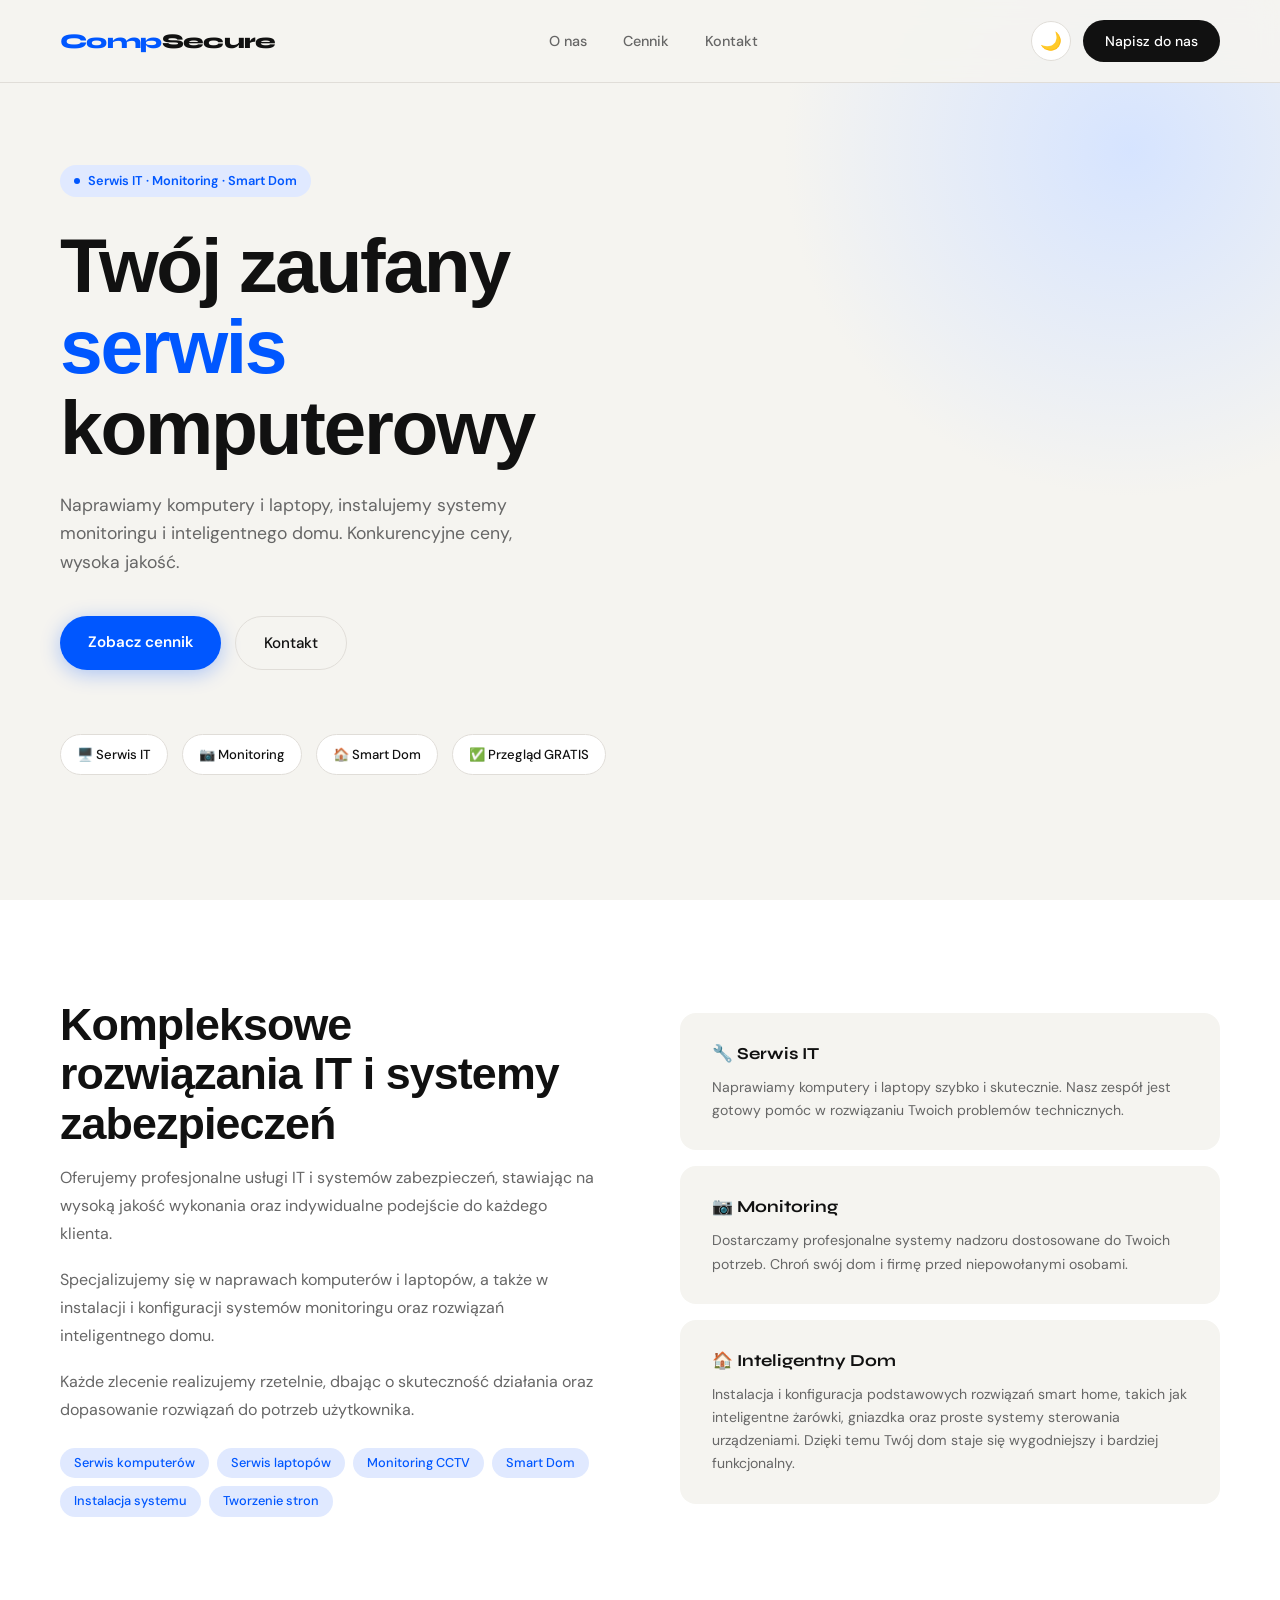
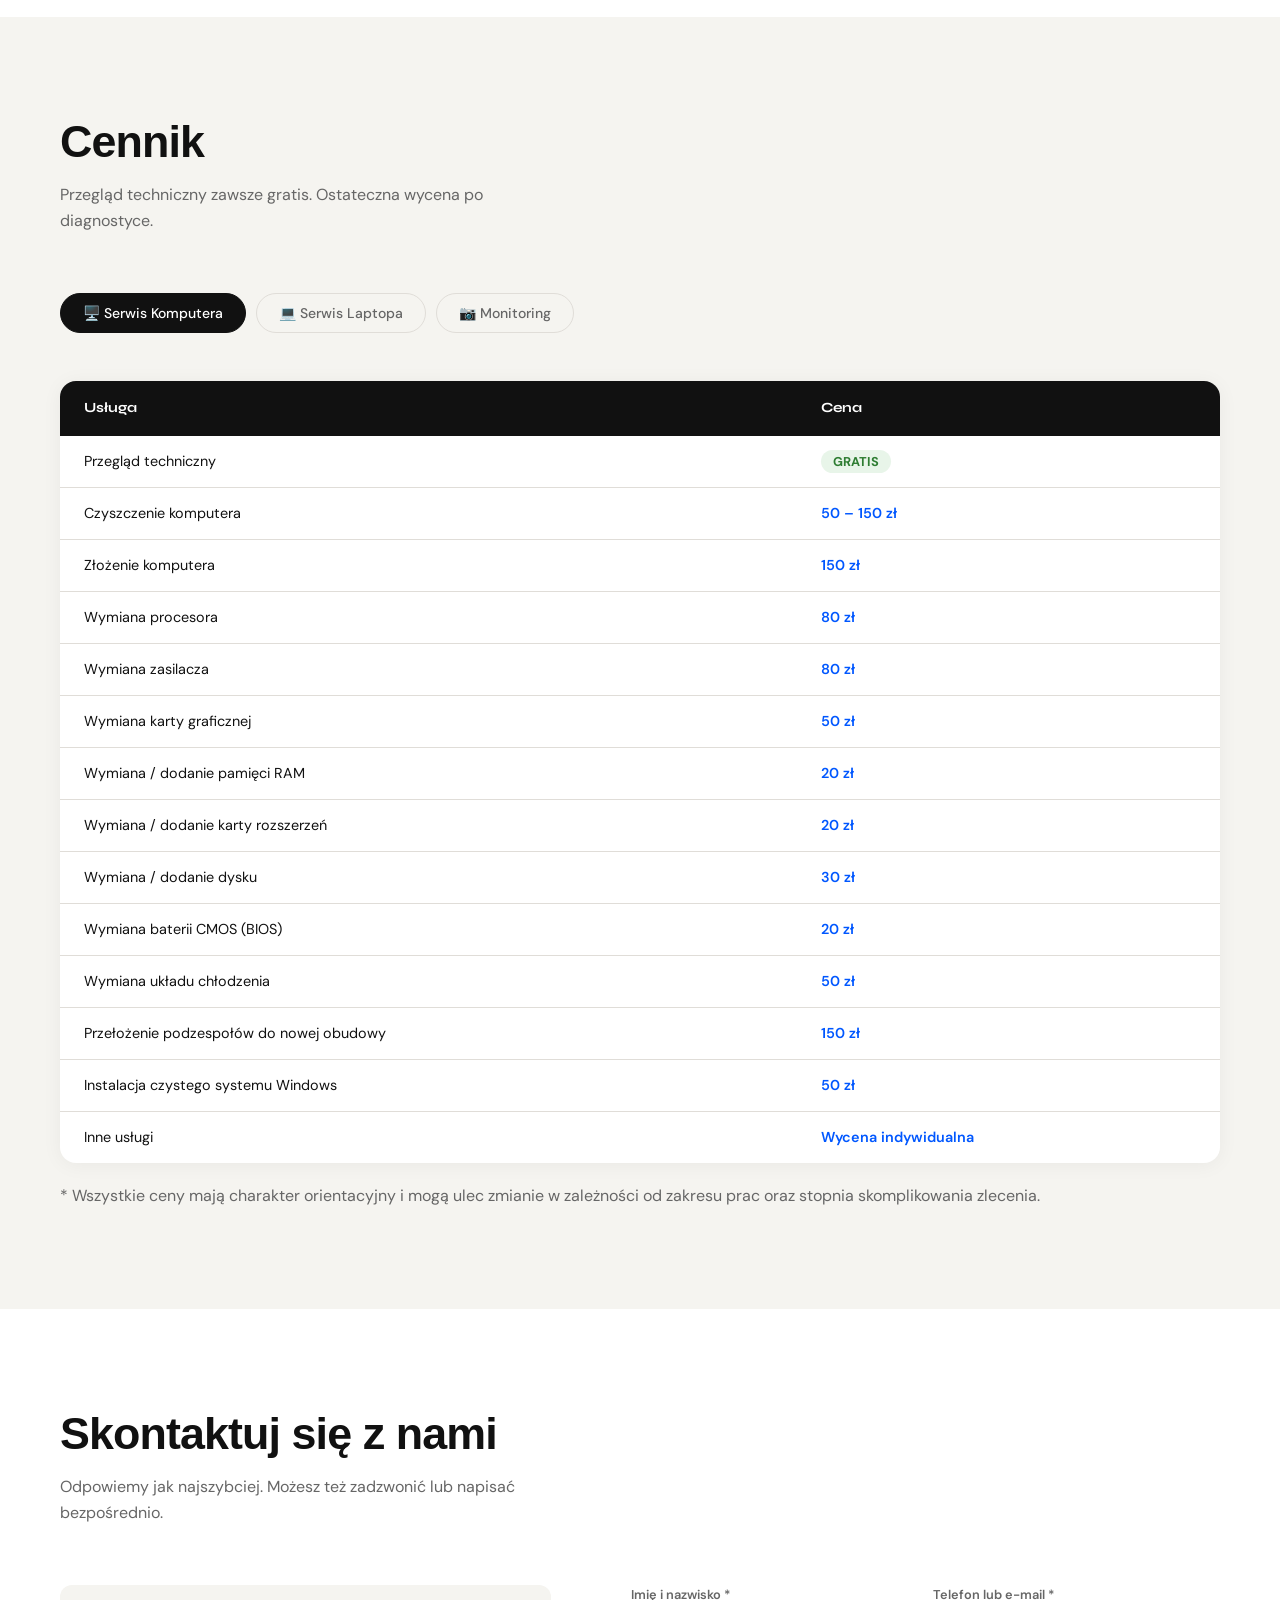
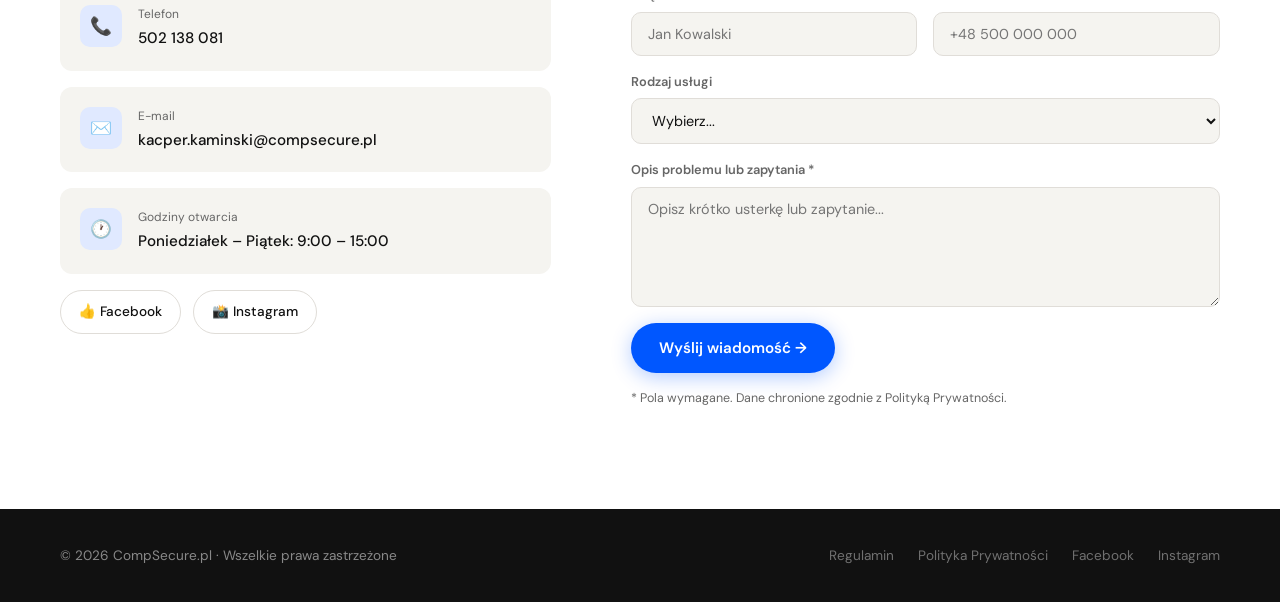
==== commit 1d994aeb: "Update index.html" ====
--- a/index.html
+++ b/index.html
@@ -6,6 +6,7 @@
   <title>CompSecure – Serwis Komputerowy</title>
   <link href="https://fonts.googleapis.com/css2?family=DM+Sans:wght@300;400;500;600&family=Syne:wght@700;800&display=swap" rel="stylesheet"/>
   <link rel="stylesheet" href="style.css">
+  <link rel="icon" href="logobialemale.png">
 </head>
 <body>
 
--- a/style.css
+++ b/style.css
@@ -154,7 +154,7 @@
     }
 
     .hero h1 {
-      font-family: 'Syne', sans-serif;
+      font-family: ' Roboto', sans-serif;
       font-size: clamp(2.8rem, 6vw, 5rem);
       font-weight: 800; line-height: 1.05;
       letter-spacing: -0.03em; margin-bottom: 24px;
@@ -217,7 +217,7 @@
     }
 
     .section-title {
-      font-family: 'Syne', sans-serif;
+      font-family: 'Roboto', sans-serif;
       font-size: clamp(1.8rem, 3.5vw, 2.8rem);
       font-weight: 800; letter-spacing: -0.02em;
       line-height: 1.1; margin-bottom: 16px;
@@ -419,4 +419,4 @@
     margin-right: 15%;
     font-size: smaller;
     font-style: italic;
-	}+	}
